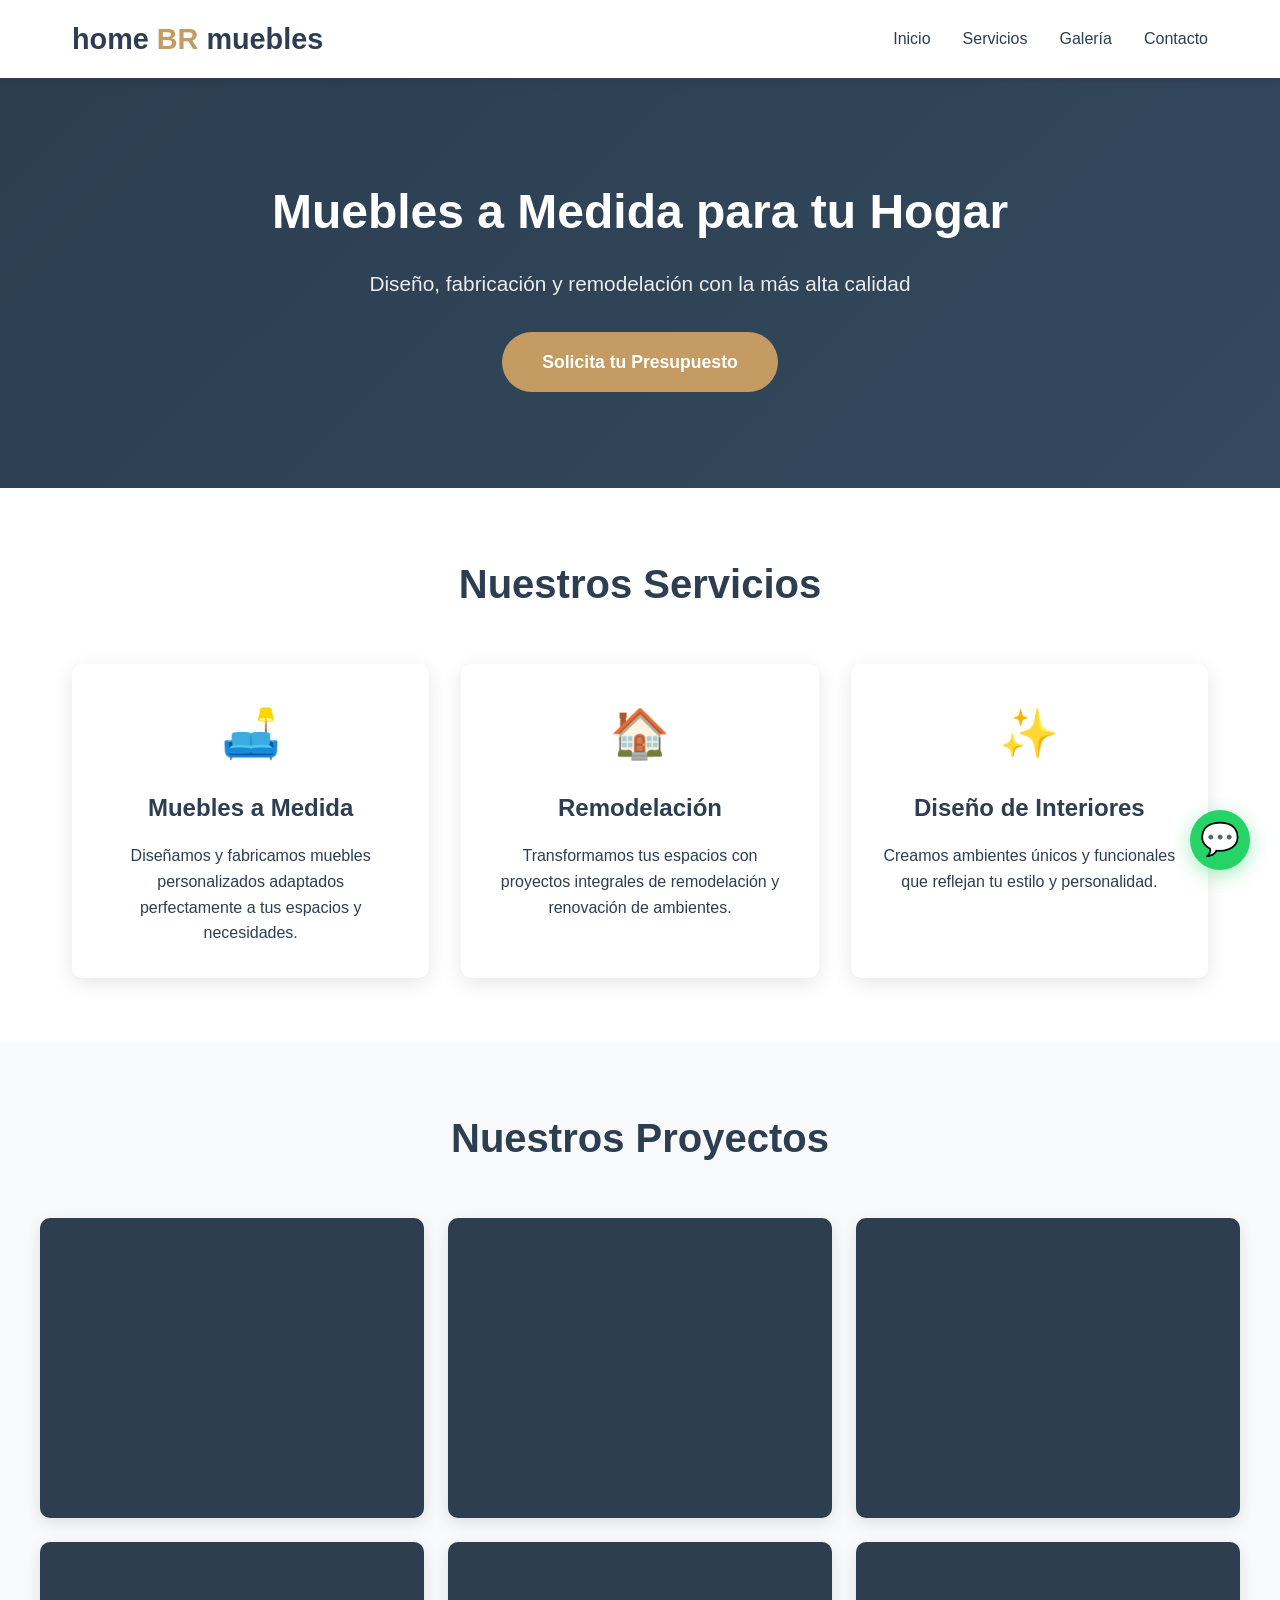
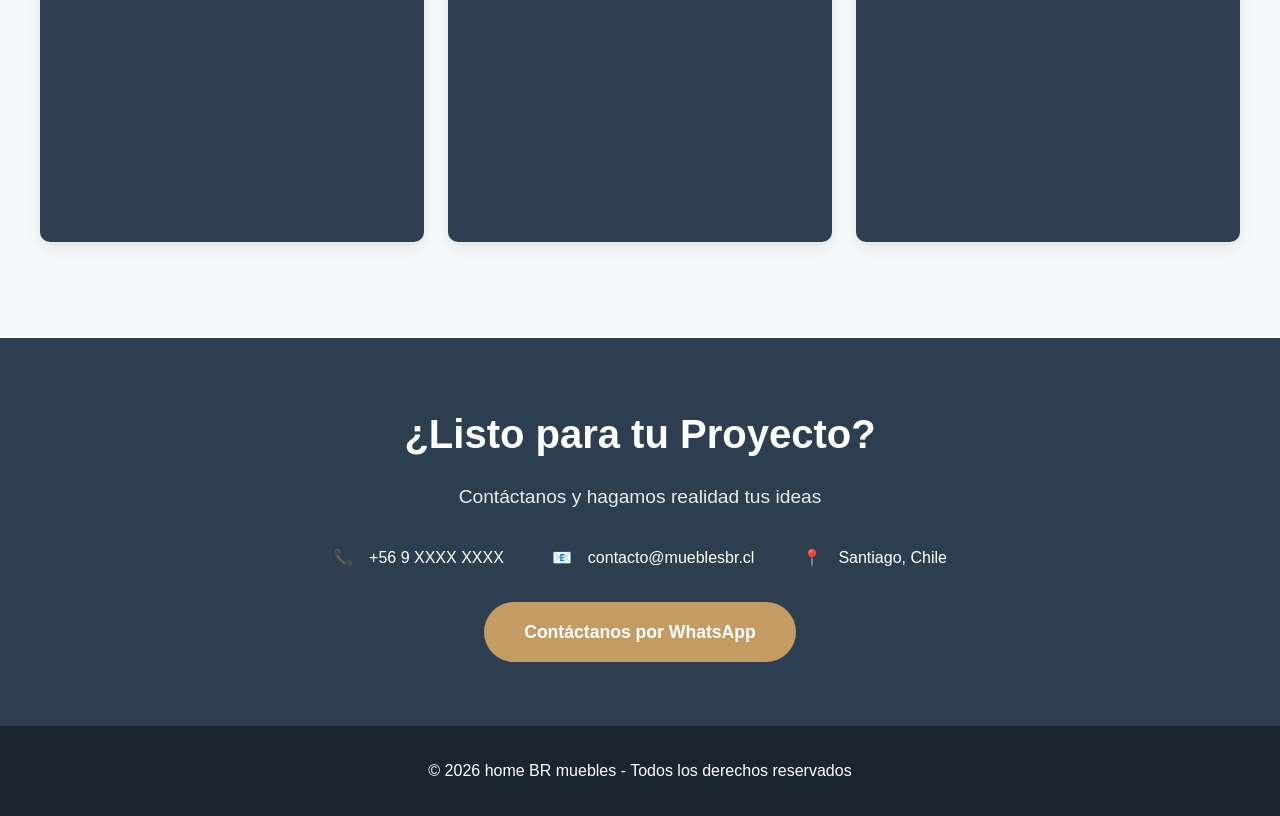
==== index.html @ 90c633d7 "Add initial HTML structure for Muebles BR website" ====
<!DOCTYPE html>
<html lang="es">
<head>
    <meta charset="UTF-8">
    <meta name="viewport" content="width=device-width, initial-scale=1.0">
    <title>Muebles BR - Muebles a Medida | Diseño y Fabricación</title>
    <meta name="description" content="Muebles BR - Fabricación de muebles a medida, remodelación y diseño de interiores. Calidad y profesionalismo en cada proyecto.">
    <style>
        * {
            margin: 0;
            padding: 0;
            box-sizing: border-box;
        }

        :root {
            --primary-color: #2c3e50;
            --secondary-color: #c49b63;
            --accent-color: #e67e22;
            --text-dark: #2c3e50;
            --text-light: #7f8c8d;
            --bg-light: #f8f9fa;
            --white: #ffffff;
        }

        body {
            font-family: 'Segoe UI', Tahoma, Geneva, Verdana, sans-serif;
            line-height: 1.6;
            color: var(--text-dark);
        }

        /* Header & Navigation */
        header {
            background: var(--white);
            box-shadow: 0 2px 10px rgba(0,0,0,0.1);
            position: sticky;
            top: 0;
            z-index: 1000;
        }

        nav {
            max-width: 1200px;
            margin: 0 auto;
            padding: 1rem 2rem;
            display: flex;
            justify-content: space-between;
            align-items: center;
        }

        .logo {
            font-size: 1.8rem;
            font-weight: bold;
            color: var(--primary-color);
        }

        .logo span {
            color: var(--secondary-color);
        }

        .nav-links {
            display: flex;
            gap: 2rem;
            list-style: none;
        }

        .nav-links a {
            text-decoration: none;
            color: var(--text-dark);
            font-weight: 500;
            transition: color 0.3s;
        }

        .nav-links a:hover {
            color: var(--secondary-color);
        }

        /* Hero Section */
        .hero {
            background: linear-gradient(135deg, var(--primary-color) 0%, #34495e 100%);
            color: var(--white);
            padding: 6rem 2rem;
            text-align: center;
        }

        .hero h1 {
            font-size: 3rem;
            margin-bottom: 1rem;
        }

        .hero p {
            font-size: 1.3rem;
            margin-bottom: 2rem;
            opacity: 0.9;
        }

        .cta-button {
            display: inline-block;
            background: var(--secondary-color);
            color: var(--white);
            padding: 1rem 2.5rem;
            text-decoration: none;
            border-radius: 50px;
            font-weight: bold;
            font-size: 1.1rem;
            transition: transform 0.3s, box-shadow 0.3s;
        }

        .cta-button:hover {
            transform: translateY(-3px);
            box-shadow: 0 10px 25px rgba(196, 155, 99, 0.3);
        }

        /* Services Section */
        .services {
            padding: 4rem 2rem;
            max-width: 1200px;
            margin: 0 auto;
        }

        .section-title {
            text-align: center;
            font-size: 2.5rem;
            margin-bottom: 3rem;
            color: var(--primary-color);
        }

        .services-grid {
            display: grid;
            grid-template-columns: repeat(auto-fit, minmax(300px, 1fr));
            gap: 2rem;
        }

        .service-card {
            background: var(--white);
            padding: 2rem;
            border-radius: 10px;
            box-shadow: 0 5px 20px rgba(0,0,0,0.1);
            text-align: center;
            transition: transform 0.3s;
        }

        .service-card:hover {
            transform: translateY(-10px);
        }

        .service-icon {
            font-size: 3rem;
            margin-bottom: 1rem;
            color: var(--secondary-color);
        }

        .service-card h3 {
            font-size: 1.5rem;
            margin-bottom: 1rem;
            color: var(--primary-color);
        }

        /* Gallery Section */
        .gallery {
            background: var(--bg-light);
            padding: 4rem 2rem;
        }

        .gallery-grid {
            max-width: 1200px;
            margin: 2rem auto;
            display: grid;
            grid-template-columns: repeat(auto-fit, minmax(300px, 1fr));
            gap: 1.5rem;
        }

        .gallery-item {
            position: relative;
            overflow: hidden;
            border-radius: 10px;
            box-shadow: 0 5px 15px rgba(0,0,0,0.1);
            height: 300px;
            background: var(--primary-color);
        }

        /* Contact Section */
        .contact {
            background: var(--primary-color);
            color: var(--white);
            padding: 4rem 2rem;
            text-align: center;
        }

        .contact h2 {
            font-size: 2.5rem;
            margin-bottom: 1rem;
        }

        .contact p {
            font-size: 1.2rem;
            margin-bottom: 2rem;
            opacity: 0.9;
        }

        .contact-info {
            display: flex;
            justify-content: center;
            gap: 3rem;
            flex-wrap: wrap;
            margin-top: 2rem;
        }

        .contact-item {
            display: flex;
            align-items: center;
            gap: 1rem;
        }

        /* WhatsApp Button */
        .whatsapp-float {
            position: fixed;
            bottom: 30px;
            right: 30px;
            width: 60px;
            height: 60px;
            background: #25D366;
            border-radius: 50%;
            display: flex;
            align-items: center;
            justify-content: center;
            box-shadow: 0 5px 20px rgba(37, 211, 102, 0.4);
            z-index: 1000;
            transition: transform 0.3s;
            text-decoration: none;
        }

        .whatsapp-float:hover {
            transform: scale(1.1);
        }

        .whatsapp-float::before {
            content: "💬";
            font-size: 2rem;
        }

        /* Footer */
        footer {
            background: #1a252f;
            color: var(--white);
            text-align: center;
            padding: 2rem;
        }

        /* Responsive */
        @media (max-width: 768px) {
            .hero h1 {
                font-size: 2rem;
            }

            .nav-links {
                gap: 1rem;
                font-size: 0.9rem;
            }

            .services-grid,
            .gallery-grid {
                grid-template-columns: 1fr;
            }

            .contact-info {
                flex-direction: column;
                gap: 1rem;
            }
        }
    </style>
</head>
<body>
    <!-- Header -->
    <header>
        <nav>
            <div class="logo">home <span>BR</span> muebles</div>
            <ul class="nav-links">
                <li><a href="#inicio">Inicio</a></li>
                <li><a href="#servicios">Servicios</a></li>
                <li><a href="#galeria">Galería</a></li>
                <li><a href="#contacto">Contacto</a></li>
            </ul>
        </nav>
    </header>

    <!-- Hero Section -->
    <section class="hero" id="inicio">
        <h1>Muebles a Medida para tu Hogar</h1>
        <p>Diseño, fabricación y remodelación con la más alta calidad</p>
        <a href="#contacto" class="cta-button">Solicita tu Presupuesto</a>
    </section>

    <!-- Services Section -->
    <section class="services" id="servicios">
        <h2 class="section-title">Nuestros Servicios</h2>
        <div class="services-grid">
            <div class="service-card">
                <div class="service-icon">🛋️</div>
                <h3>Muebles a Medida</h3>
                <p>Diseñamos y fabricamos muebles personalizados adaptados perfectamente a tus espacios y necesidades.</p>
            </div>
            <div class="service-card">
                <div class="service-icon">🏠</div>
                <h3>Remodelación</h3>
                <p>Transformamos tus espacios con proyectos integrales de remodelación y renovación de ambientes.</p>
            </div>
            <div class="service-card">
                <div class="service-icon">✨</div>
                <h3>Diseño de Interiores</h3>
                <p>Creamos ambientes únicos y funcionales que reflejan tu estilo y personalidad.</p>
            </div>
        </div>
    </section>

    <!-- Gallery Section -->
    <section class="gallery" id="galeria">
        <h2 class="section-title">Nuestros Proyectos</h2>
        <div class="gallery-grid">
            <div class="gallery-item">
                <!-- Placeholder para imágenes -->
            </div>
            <div class="gallery-item">
                <!-- Placeholder para imágenes -->
            </div>
            <div class="gallery-item">
                <!-- Placeholder para imágenes -->
            </div>
            <div class="gallery-item">
                <!-- Placeholder para imágenes -->
            </div>
            <div class="gallery-item">
                <!-- Placeholder para imágenes -->
            </div>
            <div class="gallery-item">
                <!-- Placeholder para imágenes -->
            </div>
        </div>
    </section>

    <!-- Contact Section -->
    <section class="contact" id="contacto">
        <h2>¿Listo para tu Proyecto?</h2>
        <p>Contáctanos y hagamos realidad tus ideas</p>
        <div class="contact-info">
            <div class="contact-item">
                <span>📞</span>
                <span>+56 9 XXXX XXXX</span>
            </div>
            <div class="contact-item">
                <span>📧</span>
                <span>contacto@mueblesbr.cl</span>
            </div>
            <div class="contact-item">
                <span>📍</span>
                <span>Santiago, Chile</span>
            </div>
        </div>
        <a href="#" class="cta-button" style="margin-top: 2rem;">Contáctanos por WhatsApp</a>
    </section>

    <!-- Footer -->
    <footer>
        <p>&copy; 2026 home BR muebles - Todos los derechos reservados</p>
    </footer>

    <!-- WhatsApp Float Button -->
    <a href="https://wa.me/56XXXXXXXXX" class="whatsapp-float" target="_blank" title="Contáctanos por WhatsApp"></a>

</body>
</html>
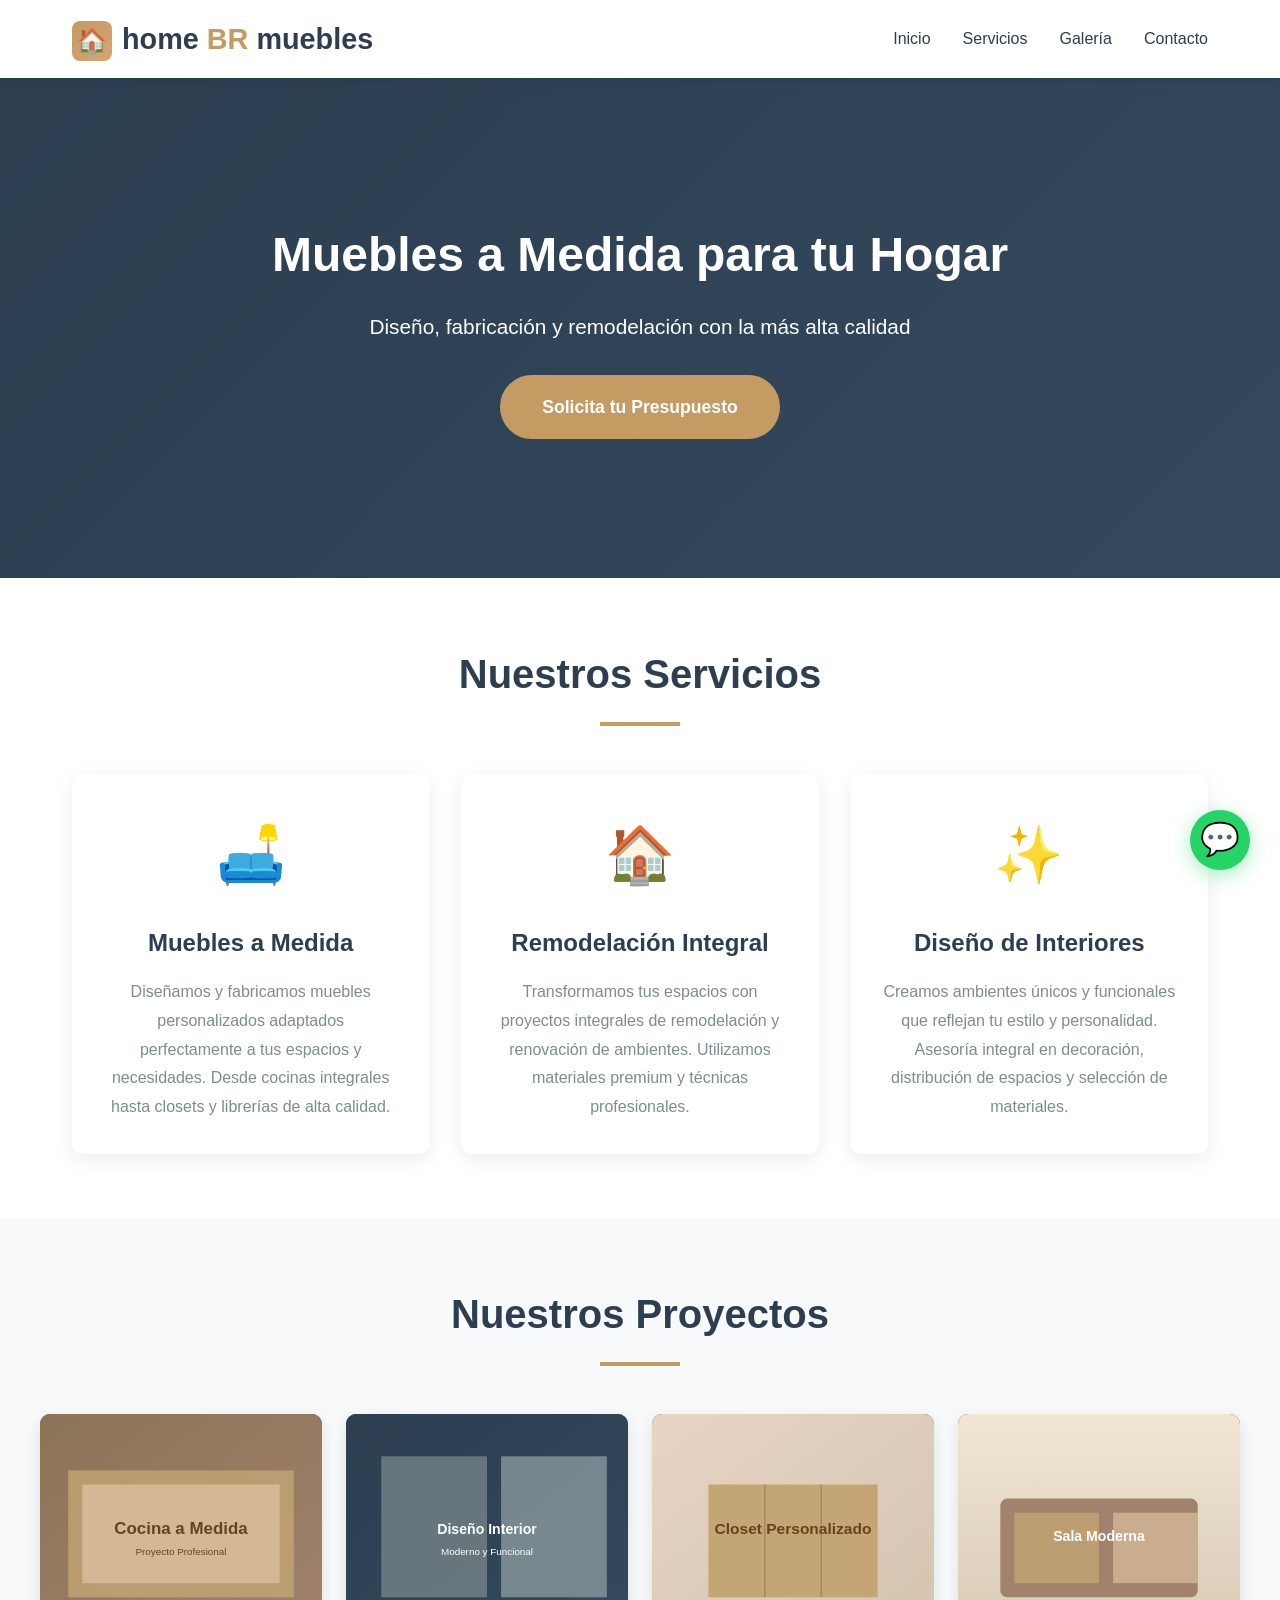
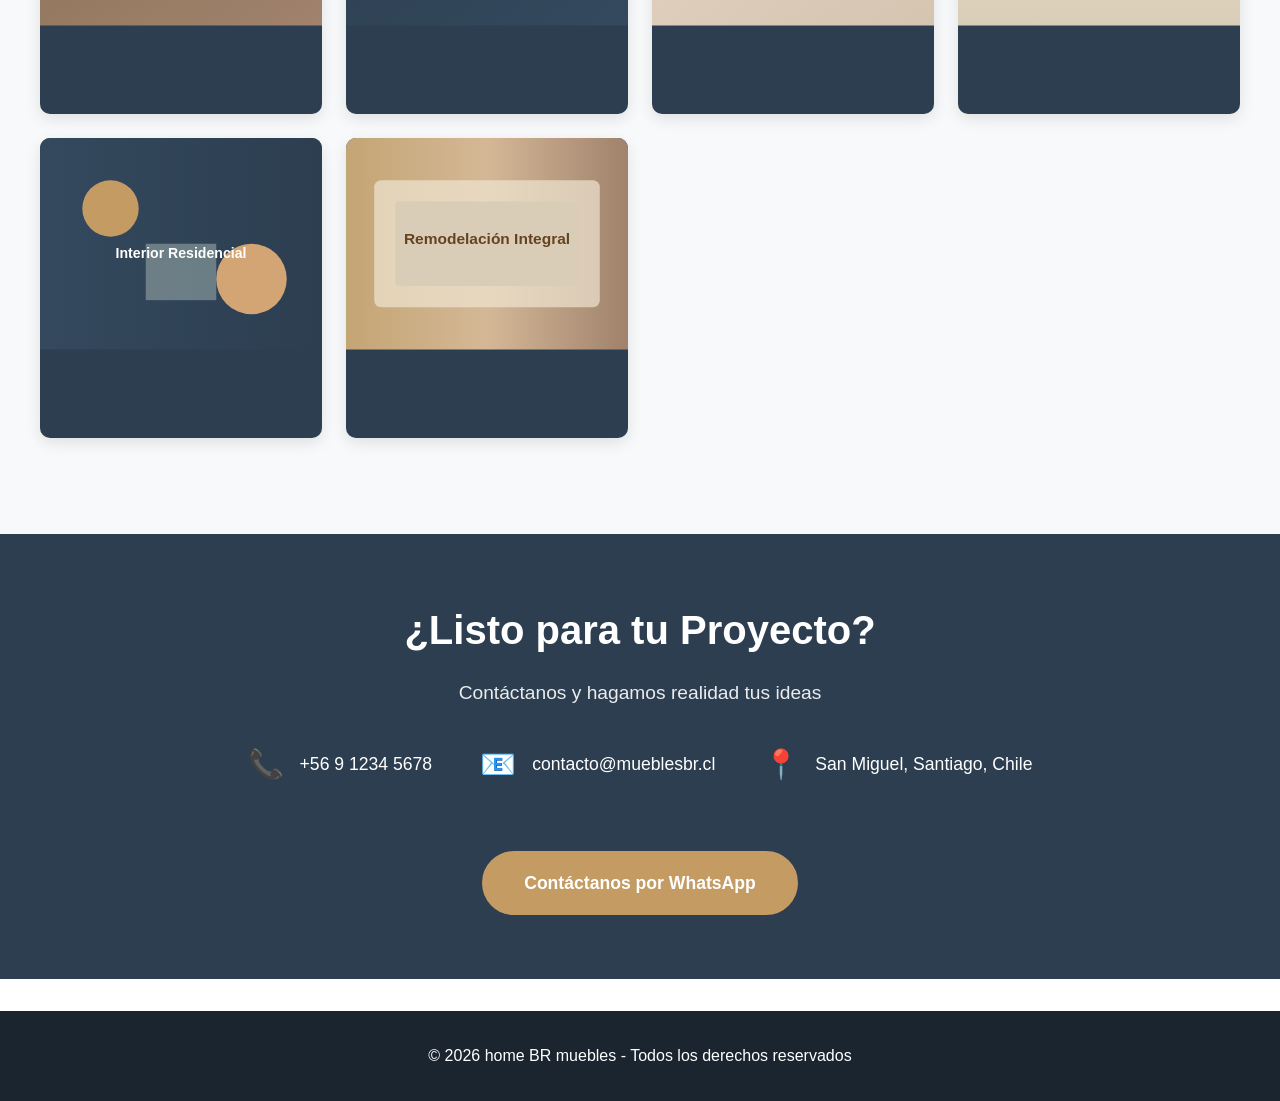
==== commit 960791fb: "Complete redesign with SVG images, logo, and all animations Updated the HTML structure and content, " ====
--- a/index.html
+++ b/index.html
@@ -1,369 +1,202 @@
 <!DOCTYPE html>
 <html lang="es">
 <head>
-    <meta charset="UTF-8">
-    <meta name="viewport" content="width=device-width, initial-scale=1.0">
-    <title>Muebles BR - Muebles a Medida | Diseño y Fabricación</title>
-    <meta name="description" content="Muebles BR - Fabricación de muebles a medida, remodelación y diseño de interiores. Calidad y profesionalismo en cada proyecto.">
-    <style>
-        * {
-            margin: 0;
-            padding: 0;
-            box-sizing: border-box;
-        }
-
-        :root {
-            --primary-color: #2c3e50;
-            --secondary-color: #c49b63;
-            --accent-color: #e67e22;
-            --text-dark: #2c3e50;
-            --text-light: #7f8c8d;
-            --bg-light: #f8f9fa;
-            --white: #ffffff;
-        }
-
-        body {
-            font-family: 'Segoe UI', Tahoma, Geneva, Verdana, sans-serif;
-            line-height: 1.6;
-            color: var(--text-dark);
-        }
-
-        /* Header & Navigation */
-        header {
-            background: var(--white);
-            box-shadow: 0 2px 10px rgba(0,0,0,0.1);
-            position: sticky;
-            top: 0;
-            z-index: 1000;
-        }
-
-        nav {
-            max-width: 1200px;
-            margin: 0 auto;
-            padding: 1rem 2rem;
-            display: flex;
-            justify-content: space-between;
-            align-items: center;
-        }
-
-        .logo {
-            font-size: 1.8rem;
-            font-weight: bold;
-            color: var(--primary-color);
-        }
-
-        .logo span {
-            color: var(--secondary-color);
-        }
-
-        .nav-links {
-            display: flex;
-            gap: 2rem;
-            list-style: none;
-        }
-
-        .nav-links a {
-            text-decoration: none;
-            color: var(--text-dark);
-            font-weight: 500;
-            transition: color 0.3s;
-        }
-
-        .nav-links a:hover {
-            color: var(--secondary-color);
-        }
-
-        /* Hero Section */
-        .hero {
-            background: linear-gradient(135deg, var(--primary-color) 0%, #34495e 100%);
-            color: var(--white);
-            padding: 6rem 2rem;
-            text-align: center;
-        }
-
-        .hero h1 {
-            font-size: 3rem;
-            margin-bottom: 1rem;
-        }
-
-        .hero p {
-            font-size: 1.3rem;
-            margin-bottom: 2rem;
-            opacity: 0.9;
-        }
-
-        .cta-button {
-            display: inline-block;
-            background: var(--secondary-color);
-            color: var(--white);
-            padding: 1rem 2.5rem;
-            text-decoration: none;
-            border-radius: 50px;
-            font-weight: bold;
-            font-size: 1.1rem;
-            transition: transform 0.3s, box-shadow 0.3s;
-        }
-
-        .cta-button:hover {
-            transform: translateY(-3px);
-            box-shadow: 0 10px 25px rgba(196, 155, 99, 0.3);
-        }
-
-        /* Services Section */
-        .services {
-            padding: 4rem 2rem;
-            max-width: 1200px;
-            margin: 0 auto;
-        }
-
-        .section-title {
-            text-align: center;
-            font-size: 2.5rem;
-            margin-bottom: 3rem;
-            color: var(--primary-color);
-        }
-
-        .services-grid {
-            display: grid;
-            grid-template-columns: repeat(auto-fit, minmax(300px, 1fr));
-            gap: 2rem;
-        }
-
-        .service-card {
-            background: var(--white);
-            padding: 2rem;
-            border-radius: 10px;
-            box-shadow: 0 5px 20px rgba(0,0,0,0.1);
-            text-align: center;
-            transition: transform 0.3s;
-        }
-
-        .service-card:hover {
-            transform: translateY(-10px);
-        }
-
-        .service-icon {
-            font-size: 3rem;
-            margin-bottom: 1rem;
-            color: var(--secondary-color);
-        }
-
-        .service-card h3 {
-            font-size: 1.5rem;
-            margin-bottom: 1rem;
-            color: var(--primary-color);
-        }
-
-        /* Gallery Section */
-        .gallery {
-            background: var(--bg-light);
-            padding: 4rem 2rem;
-        }
-
-        .gallery-grid {
-            max-width: 1200px;
-            margin: 2rem auto;
-            display: grid;
-            grid-template-columns: repeat(auto-fit, minmax(300px, 1fr));
-            gap: 1.5rem;
-        }
-
-        .gallery-item {
-            position: relative;
-            overflow: hidden;
-            border-radius: 10px;
-            box-shadow: 0 5px 15px rgba(0,0,0,0.1);
-            height: 300px;
-            background: var(--primary-color);
-        }
-
-        /* Contact Section */
-        .contact {
-            background: var(--primary-color);
-            color: var(--white);
-            padding: 4rem 2rem;
-            text-align: center;
-        }
-
-        .contact h2 {
-            font-size: 2.5rem;
-            margin-bottom: 1rem;
-        }
-
-        .contact p {
-            font-size: 1.2rem;
-            margin-bottom: 2rem;
-            opacity: 0.9;
-        }
-
-        .contact-info {
-            display: flex;
-            justify-content: center;
-            gap: 3rem;
-            flex-wrap: wrap;
-            margin-top: 2rem;
-        }
-
-        .contact-item {
-            display: flex;
-            align-items: center;
-            gap: 1rem;
-        }
-
-        /* WhatsApp Button */
-        .whatsapp-float {
-            position: fixed;
-            bottom: 30px;
-            right: 30px;
-            width: 60px;
-            height: 60px;
-            background: #25D366;
-            border-radius: 50%;
-            display: flex;
-            align-items: center;
-            justify-content: center;
-            box-shadow: 0 5px 20px rgba(37, 211, 102, 0.4);
-            z-index: 1000;
-            transition: transform 0.3s;
-            text-decoration: none;
-        }
-
-        .whatsapp-float:hover {
-            transform: scale(1.1);
-        }
-
-        .whatsapp-float::before {
-            content: "💬";
-            font-size: 2rem;
-        }
-
-        /* Footer */
-        footer {
-            background: #1a252f;
-            color: var(--white);
-            text-align: center;
-            padding: 2rem;
-        }
-
-        /* Responsive */
-        @media (max-width: 768px) {
-            .hero h1 {
-                font-size: 2rem;
-            }
-
-            .nav-links {
-                gap: 1rem;
-                font-size: 0.9rem;
-            }
-
-            .services-grid,
-            .gallery-grid {
-                grid-template-columns: 1fr;
-            }
-
-            .contact-info {
-                flex-direction: column;
-                gap: 1rem;
-            }
-        }
-    </style>
+  <meta charset="UTF-8">
+  <meta name="viewport" content="width=device-width, initial-scale=1.0">
+  <title>Muebles BR - Muebles a Medida | Diseño y Fabricación</title>
+  <meta name="description" content="Muebles BR - Fabricación de muebles a medida, remodelación integral y diseño de interiores profesional en Santiago, Chile.">
+  <link rel="stylesheet" href="./assets/css/styles.css">
+  <style>
+    .logo-icon {
+      display: inline-block;
+      width: 40px;
+      height: 40px;
+      background: linear-gradient(135deg, #c49b63, #d4a574);
+      border-radius: 8px;
+      margin-right: 10px;
+      vertical-align: middle;
+      font-weight: bold;
+      text-align: center;
+      line-height: 40px;
+      color: white;
+      font-size: 24px;
+    }
+    .gallery-item img {
+      display: block;
+      width: 100%;
+      height: 100%;
+    }
+  </style>
 </head>
 <body>
-    <!-- Header -->
-    <header>
-        <nav>
-            <div class="logo">home <span>BR</span> muebles</div>
-            <ul class="nav-links">
-                <li><a href="#inicio">Inicio</a></li>
-                <li><a href="#servicios">Servicios</a></li>
-                <li><a href="#galeria">Galería</a></li>
-                <li><a href="#contacto">Contacto</a></li>
-            </ul>
-        </nav>
-    </header>
-
-    <!-- Hero Section -->
-    <section class="hero" id="inicio">
-        <h1>Muebles a Medida para tu Hogar</h1>
-        <p>Diseño, fabricación y remodelación con la más alta calidad</p>
-        <a href="#contacto" class="cta-button">Solicita tu Presupuesto</a>
-    </section>
-
-    <!-- Services Section -->
-    <section class="services" id="servicios">
-        <h2 class="section-title">Nuestros Servicios</h2>
-        <div class="services-grid">
-            <div class="service-card">
-                <div class="service-icon">🛋️</div>
-                <h3>Muebles a Medida</h3>
-                <p>Diseñamos y fabricamos muebles personalizados adaptados perfectamente a tus espacios y necesidades.</p>
-            </div>
-            <div class="service-card">
-                <div class="service-icon">🏠</div>
-                <h3>Remodelación</h3>
-                <p>Transformamos tus espacios con proyectos integrales de remodelación y renovación de ambientes.</p>
-            </div>
-            <div class="service-card">
-                <div class="service-icon">✨</div>
-                <h3>Diseño de Interiores</h3>
-                <p>Creamos ambientes únicos y funcionales que reflejan tu estilo y personalidad.</p>
-            </div>
-        </div>
-    </section>
-
-    <!-- Gallery Section -->
-    <section class="gallery" id="galeria">
-        <h2 class="section-title">Nuestros Proyectos</h2>
-        <div class="gallery-grid">
-            <div class="gallery-item">
-                <!-- Placeholder para imágenes -->
-            </div>
-            <div class="gallery-item">
-                <!-- Placeholder para imágenes -->
-            </div>
-            <div class="gallery-item">
-                <!-- Placeholder para imágenes -->
-            </div>
-            <div class="gallery-item">
-                <!-- Placeholder para imágenes -->
-            </div>
-            <div class="gallery-item">
-                <!-- Placeholder para imágenes -->
-            </div>
-            <div class="gallery-item">
-                <!-- Placeholder para imágenes -->
-            </div>
-        </div>
-    </section>
-
-    <!-- Contact Section -->
-    <section class="contact" id="contacto">
-        <h2>¿Listo para tu Proyecto?</h2>
-        <p>Contáctanos y hagamos realidad tus ideas</p>
-        <div class="contact-info">
-            <div class="contact-item">
-                <span>📞</span>
-                <span>+56 9 XXXX XXXX</span>
-            </div>
-            <div class="contact-item">
-                <span>📧</span>
-                <span>contacto@mueblesbr.cl</span>
-            </div>
-            <div class="contact-item">
-                <span>📍</span>
-                <span>Santiago, Chile</span>
-            </div>
-        </div>
-        <a href="#" class="cta-button" style="margin-top: 2rem;">Contáctanos por WhatsApp</a>
-    </section>
-
-    <!-- Footer -->
-    <footer>
-        <p>&copy; 2026 home BR muebles - Todos los derechos reservados</p>
-    </footer>
-
-    <!-- WhatsApp Float Button -->
-    <a href="https://wa.me/56XXXXXXXXX" class="whatsapp-float" target="_blank" title="Contáctanos por WhatsApp"></a>
-
+  <!-- HEADER -->
+  <header>
+    <nav>
+      <a href="#inicio" class="logo"><div class="logo-icon">🏠</div>home <span>BR</span> muebles</a>
+      <ul class="nav-links">
+        <li><a href="#inicio">Inicio</a></li>
+        <li><a href="#servicios">Servicios</a></li>
+        <li><a href="#galeria">Galería</a></li>
+        <li><a href="#contacto">Contacto</a></li>
+      </ul>
+    </nav>
+  </header>
+
+  <!-- HERO -->
+  <section class="hero" id="inicio">
+    <h1>Muebles a Medida para tu Hogar</h1>
+    <p>Diseño, fabricación y remodelación con la más alta calidad</p>
+    <a href="#contacto" class="cta-button">Solicita tu Presupuesto</a>
+  </section>
+
+  <!-- SERVICIOS -->
+  <section class="services" id="servicios">
+    <h2 class="section-title">Nuestros Servicios</h2>
+    <div class="services-grid">
+      <div class="service-card">
+        <div class="service-icon">🛋️</div>
+        <h3>Muebles a Medida</h3>
+        <p>Diseñamos y fabricamos muebles personalizados adaptados perfectamente a tus espacios y necesidades. Desde cocinas integrales hasta closets y librerías de alta calidad.</p>
+      </div>
+      <div class="service-card">
+        <div class="service-icon">🏠</div>
+        <h3>Remodelación Integral</h3>
+        <p>Transformamos tus espacios con proyectos integrales de remodelación y renovación de ambientes. Utilizamos materiales premium y técnicas profesionales.</p>
+      </div>
+      <div class="service-card">
+        <div class="service-icon">✨</div>
+        <h3>Diseño de Interiores</h3>
+        <p>Creamos ambientes únicos y funcionales que reflejan tu estilo y personalidad. Asesoría integral en decoración, distribución de espacios y selección de materiales.</p>
+      </div>
+    </div>
+  </section>
+
+  <!-- GALERIA -->
+  <section class="gallery" id="galeria">
+    <h2 class="section-title">Nuestros Proyectos</h2>
+    <div class="gallery-grid">
+      <div class="gallery-item">
+        <svg viewBox="0 0 400 300" xmlns="http://www.w3.org/2000/svg">
+          <defs>
+            <linearGradient id="grad1" x1="0%" y1="0%" x2="100%" y2="100%">
+              <stop offset="0%" style="stop-color:#8B7355;stop-opacity:1" />
+              <stop offset="100%" style="stop-color:#A0826D;stop-opacity:1" />
+            </linearGradient>
+          </defs>
+          <rect width="400" height="300" fill="url(#grad1)"/>
+          <rect x="40" y="80" width="320" height="180" fill="#C4A574" opacity="0.8"/>
+          <rect x="60" y="100" width="280" height="140" fill="#D4B896"/>
+          <text x="200" y="170" font-size="24" font-weight="bold" text-anchor="middle" fill="#654321">Cocina a Medida</text>
+          <text x="200" y="200" font-size="14" text-anchor="middle" fill="#654321">Proyecto Profesional</text>
+        </svg>
+      </div>
+      <div class="gallery-item">
+        <svg viewBox="0 0 400 300" xmlns="http://www.w3.org/2000/svg">
+          <defs>
+            <linearGradient id="grad2" x1="0%" y1="0%" x2="100%" y2="100%">
+              <stop offset="0%" style="stop-color:#2c3e50;stop-opacity:1" />
+              <stop offset="100%" style="stop-color:#34495e;stop-opacity:1" />
+            </linearGradient>
+          </defs>
+          <rect width="400" height="300" fill="url(#grad2)"/>
+          <rect x="50" y="60" width="150" height="200" fill="#7f8c8d" opacity="0.7"/>
+          <rect x="220" y="60" width="150" height="200" fill="#95a5a6" opacity="0.7"/>
+          <text x="200" y="170" font-size="20" font-weight="bold" text-anchor="middle" fill="white">Diseño Interior</text>
+          <text x="200" y="200" font-size="14" text-anchor="middle" fill="white">Moderno y Funcional</text>
+        </svg>
+      </div>
+      <div class="gallery-item">
+        <svg viewBox="0 0 400 300" xmlns="http://www.w3.org/2000/svg">
+          <defs>
+            <linearGradient id="grad3" x1="0%" y1="0%" x2="100%" y2="100%">
+              <stop offset="0%" style="stop-color:#E8D5C4;stop-opacity:1" />
+              <stop offset="100%" style="stop-color:#D4C4B0;stop-opacity:1" />
+            </linearGradient>
+          </defs>
+          <rect width="400" height="300" fill="url(#grad3)"/>
+          <rect x="80" y="100" width="240" height="160" fill="#C4A574"/>
+          <line x1="160" y1="100" x2="160" y2="260" stroke="#9d8863" stroke-width="2"/>
+          <line x1="240" y1="100" x2="240" y2="260" stroke="#9d8863" stroke-width="2"/>
+          <text x="200" y="170" font-size="22" font-weight="bold" text-anchor="middle" fill="#654321">Closet Personalizado</text>
+        </svg>
+      </div>
+      <div class="gallery-item">
+        <svg viewBox="0 0 400 300" xmlns="http://www.w3.org/2000/svg">
+          <defs>
+            <linearGradient id="grad4" x1="0%" y1="0%" x2="0%" y2="100%">
+              <stop offset="0%" style="stop-color:#f0e6d2;stop-opacity:1" />
+              <stop offset="100%" style="stop-color:#d9cdb8;stop-opacity:1" />
+            </linearGradient>
+          </defs>
+          <rect width="400" height="300" fill="url(#grad4)"/>
+          <rect x="60" y="120" width="280" height="140" fill="#a0826d" rx="10"/>
+          <rect x="80" y="140" width="120" height="100" fill="#c4a574" opacity="0.8"/>
+          <rect x="220" y="140" width="120" height="100" fill="#d4b896" opacity="0.8"/>
+          <text x="200" y="180" font-size="20" font-weight="bold" text-anchor="middle" fill="#fff">Sala Moderna</text>
+        </svg>
+      </div>
+      <div class="gallery-item">
+        <svg viewBox="0 0 400 300" xmlns="http://www.w3.org/2000/svg">
+          <defs>
+            <linearGradient id="grad5" x1="0%" y1="0%" x2="100%" y2="0%">
+              <stop offset="0%" style="stop-color:#34495e;stop-opacity:1" />
+              <stop offset="100%" style="stop-color:#2c3e50;stop-opacity:1" />
+            </linearGradient>
+          </defs>
+          <rect width="400" height="300" fill="url(#grad5)"/>
+          <circle cx="100" cy="100" r="40" fill="#c49b63"/>
+          <circle cx="300" cy="200" r="50" fill="#d4a574"/>
+          <rect x="150" y="150" width="100" height="80" fill="#95a5a6" opacity="0.6"/>
+          <text x="200" y="170" font-size="20" font-weight="bold" text-anchor="middle" fill="#fff">Interior Residencial</text>
+        </svg>
+      </div>
+      <div class="gallery-item">
+        <svg viewBox="0 0 400 300" xmlns="http://www.w3.org/2000/svg">
+          <defs>
+            <linearGradient id="grad6" x1="0%" y1="50%" x2="100%" y2="50%">
+              <stop offset="0%" style="stop-color:#C4A574;stop-opacity:1" />
+              <stop offset="50%" style="stop-color:#D4B896;stop-opacity:1" />
+              <stop offset="100%" style="stop-color:#A0826D;stop-opacity:1" />
+            </linearGradient>
+          </defs>
+          <rect width="400" height="300" fill="url(#grad6)"/>
+          <rect x="40" y="60" width="320" height="180" fill="#f0e6d2" opacity="0.7" rx="10"/>
+          <rect x="70" y="90" width="260" height="120" fill="#d9cdb8" rx="5"/>
+          <text x="200" y="150" font-size="22" font-weight="bold" text-anchor="middle" fill="#654321">Remodelación Integral</text>
+        </svg>
+      </div>
+    </div>
+  </section>
+
+  <!-- CONTACTO -->
+  <section class="contact" id="contacto">
+    <h2>¿Listo para tu Proyecto?</h2>
+    <p>Contáctanos y hagamos realidad tus ideas</p>
+    <div class="contact-info">
+      <div class="contact-item">
+        <span>📞</span>
+        <span><a href="tel:+56912345678" style="color: inherit; text-decoration: none;">+56 9 1234 5678</a></span>
+      </div>
+      <div class="contact-item">
+        <span>📧</span>
+        <span><a href="mailto:contacto@mueblesbr.cl" style="color: inherit; text-decoration: none;">contacto@mueblesbr.cl</a></span>
+      </div>
+      <div class="contact-item">
+        <span>📍</span>
+        <span>San Miguel, Santiago, Chile</span>
+      </div>
+    </div>
+    <a href="https://wa.me/56912345678" class="cta-button" target="_blank" rel="noopener noreferrer" style="margin-top: 2rem;">Contáctanos por WhatsApp</a>
+  </section>
+
+  <!-- FOOTER -->
+  <footer>
+    <p>&copy; 2026 home BR muebles - Todos los derechos reservados</p>
+  </footer>
+
+  <!-- WHATSAPP BUTTON -->
+  <a href="https://wa.me/56912345678" class="whatsapp-float" target="_blank" rel="noopener noreferrer" title="Contáctanos por WhatsApp">&#128172;</a>
+
+  <script src="./assets/js/script.js"></script>
 </body>
 </html>
--- a/assets/css/styles.css
+++ b/assets/css/styles.css
@@ -0,0 +1,462 @@
+/* ============================================
+   MUEBLES BR - ESTILOS PRINCIPALES
+   ============================================ */
+
+* {
+  margin: 0;
+  padding: 0;
+  box-sizing: border-box;
+}
+
+:root {
+  --primary-color: #2c3e50;
+  --secondary-color: #c49b63;
+  --accent-color: #e67e22;
+  --text-dark: #2c3e50;
+  --text-light: #7f8c8d;
+  --bg-light: #f8f9fa;
+  --white: #ffffff;
+  --success: #27ae60;
+}
+
+body {
+  font-family: 'Segoe UI', Tahoma, Geneva, Verdana, sans-serif;
+  line-height: 1.6;
+  color: var(--text-dark);
+  background-color: var(--white);
+}
+
+/* ============================================
+   HEADER & NAVIGATION
+   ============================================ */
+
+header {
+  background: var(--white);
+  box-shadow: 0 2px 10px rgba(0,0,0,0.1);
+  position: sticky;
+  top: 0;
+  z-index: 1000;
+}
+
+nav {
+  max-width: 1200px;
+  margin: 0 auto;
+  padding: 1rem 2rem;
+  display: flex;
+  justify-content: space-between;
+  align-items: center;
+}
+
+.logo {
+  font-size: 1.8rem;
+  font-weight: bold;
+  color: var(--primary-color);
+  text-decoration: none;
+}
+
+.logo span {
+  color: var(--secondary-color);
+  font-weight: 900;
+}
+
+.nav-links {
+  display: flex;
+  gap: 2rem;
+  list-style: none;
+}
+
+.nav-links a {
+  text-decoration: none;
+  color: var(--text-dark);
+  font-weight: 500;
+  transition: color 0.3s ease;
+}
+
+.nav-links a:hover {
+  color: var(--secondary-color);
+}
+
+/* ============================================
+   HERO SECTION
+   ============================================ */
+
+.hero {
+  background: linear-gradient(135deg, var(--primary-color) 0%, #34495e 100%);
+  color: var(--white);
+  padding: 6rem 2rem;
+  text-align: center;
+  min-height: 500px;
+  display: flex;
+  flex-direction: column;
+  justify-content: center;
+  align-items: center;
+}
+
+.hero h1 {
+  font-size: 3rem;
+  margin-bottom: 1rem;
+  animation: fadeInDown 0.8s ease;
+}
+
+.hero p {
+  font-size: 1.3rem;
+  margin-bottom: 2rem;
+  opacity: 0.9;
+  animation: fadeInUp 0.8s ease 0.2s both;
+}
+
+@keyframes fadeInDown {
+  from {
+    opacity: 0;
+    transform: translateY(-30px);
+  }
+  to {
+    opacity: 1;
+    transform: translateY(0);
+  }
+}
+
+@keyframes fadeInUp {
+  from {
+    opacity: 0;
+    transform: translateY(30px);
+  }
+  to {
+    opacity: 1;
+    transform: translateY(0);
+  }
+}
+
+/* ============================================
+   CTA BUTTONS
+   ============================================ */
+
+.cta-button {
+  display: inline-block;
+  background: var(--secondary-color);
+  color: var(--white);
+  padding: 1rem 2.5rem;
+  text-decoration: none;
+  border-radius: 50px;
+  font-weight: bold;
+  font-size: 1.1rem;
+  transition: all 0.3s ease;
+  border: 2px solid var(--secondary-color);
+  cursor: pointer;
+}
+
+.cta-button:hover {
+  transform: translateY(-3px);
+  box-shadow: 0 10px 25px rgba(196, 155, 99, 0.3);
+  background: #b08a54;
+  border-color: #b08a54;
+}
+
+/* ============================================
+   SERVICES SECTION
+   ============================================ */
+
+.services {
+  padding: 4rem 2rem;
+  max-width: 1200px;
+  margin: 0 auto;
+}
+
+.section-title {
+  text-align: center;
+  font-size: 2.5rem;
+  margin-bottom: 3rem;
+  color: var(--primary-color);
+  position: relative;
+}
+
+.section-title::after {
+  content: '';
+  display: block;
+  width: 80px;
+  height: 4px;
+  background: var(--secondary-color);
+  margin: 1rem auto 0;
+}
+
+.services-grid {
+  display: grid;
+  grid-template-columns: repeat(auto-fit, minmax(300px, 1fr));
+  gap: 2rem;
+}
+
+.service-card {
+  background: var(--white);
+  padding: 2rem;
+  border-radius: 10px;
+  box-shadow: 0 5px 20px rgba(0,0,0,0.08);
+  text-align: center;
+  transition: all 0.3s ease;
+  border-top: 4px solid transparent;
+}
+
+.service-card:hover {
+  transform: translateY(-10px);
+  box-shadow: 0 15px 40px rgba(0,0,0,0.15);
+  border-top-color: var(--secondary-color);
+}
+
+.service-icon {
+  font-size: 3.5rem;
+  margin-bottom: 1.5rem;
+}
+
+.service-card h3 {
+  font-size: 1.5rem;
+  margin-bottom: 1rem;
+  color: var(--primary-color);
+}
+
+.service-card p {
+  color: var(--text-light);
+  line-height: 1.8;
+}
+
+/* ============================================
+   GALLERY SECTION
+   ============================================ */
+
+.gallery {
+  background: var(--bg-light);
+  padding: 4rem 2rem;
+}
+
+.gallery-grid {
+  max-width: 1200px;
+  margin: 2rem auto;
+  display: grid;
+  grid-template-columns: repeat(auto-fit, minmax(280px, 1fr));
+  gap: 1.5rem;
+}
+
+.gallery-item {
+  position: relative;
+  overflow: hidden;
+  border-radius: 10px;
+  box-shadow: 0 5px 15px rgba(0,0,0,0.1);
+  height: 300px;
+  background: var(--primary-color);
+}
+
+.gallery-item img {
+  width: 100%;
+  height: 100%;
+  object-fit: cover;
+  transition: transform 0.4s ease;
+}
+
+.gallery-item:hover img {
+  transform: scale(1.08);
+}
+
+/* ============================================
+   CONTACT SECTION
+   ============================================ */
+
+.contact {
+  background: var(--primary-color);
+  color: var(--white);
+  padding: 4rem 2rem;
+  text-align: center;
+}
+
+.contact h2 {
+  font-size: 2.5rem;
+  margin-bottom: 1rem;
+}
+
+.contact > p {
+  font-size: 1.2rem;
+  margin-bottom: 2rem;
+  opacity: 0.9;
+}
+
+.contact-info {
+  display: flex;
+  justify-content: center;
+  gap: 3rem;
+  flex-wrap: wrap;
+  margin: 2rem 0;
+}
+
+.contact-item {
+  display: flex;
+  align-items: center;
+  gap: 1rem;
+  font-size: 1.1rem;
+}
+
+.contact-item span:first-child {
+  font-size: 1.8rem;
+}
+
+/* ============================================
+   FORM SECTION
+   ============================================ */
+
+.form-section {
+  background: var(--bg-light);
+  padding: 3rem 2rem;
+  margin-top: 2rem;
+}
+
+.form-container {
+  max-width: 600px;
+  margin: 0 auto;
+}
+
+.form-group {
+  margin-bottom: 1.5rem;
+  text-align: left;
+}
+
+.form-group label {
+  display: block;
+  margin-bottom: 0.5rem;
+  font-weight: 600;
+  color: var(--primary-color);
+}
+
+.form-group input,
+.form-group textarea {
+  width: 100%;
+  padding: 0.8rem;
+  border: 2px solid #ddd;
+  border-radius: 5px;
+  font-family: inherit;
+  font-size: 1rem;
+  transition: border-color 0.3s ease;
+}
+
+.form-group input:focus,
+.form-group textarea:focus {
+  outline: none;
+  border-color: var(--secondary-color);
+}
+
+.form-group textarea {
+  resize: vertical;
+  min-height: 120px;
+}
+
+.form-submit {
+  width: 100%;
+  padding: 1rem;
+  background: var(--secondary-color);
+  color: var(--white);
+  border: none;
+  border-radius: 5px;
+  font-size: 1.1rem;
+  font-weight: bold;
+  cursor: pointer;
+  transition: all 0.3s ease;
+}
+
+.form-submit:hover {
+  background: #b08a54;
+  transform: translateY(-2px);
+  box-shadow: 0 5px 15px rgba(196, 155, 99, 0.3);
+}
+
+/* ============================================
+   WHATSAPP FLOAT BUTTON
+   ============================================ */
+
+.whatsapp-float {
+  position: fixed;
+  bottom: 30px;
+  right: 30px;
+  width: 60px;
+  height: 60px;
+  background: #25D366;
+  border-radius: 50%;
+  display: flex;
+  align-items: center;
+  justify-content: center;
+  box-shadow: 0 5px 20px rgba(37, 211, 102, 0.4);
+  z-index: 999;
+  transition: all 0.3s ease;
+  text-decoration: none;
+  font-size: 2rem;
+}
+
+.whatsapp-float:hover {
+  transform: scale(1.15);
+  box-shadow: 0 8px 25px rgba(37, 211, 102, 0.6);
+}
+
+/* ============================================
+   FOOTER
+   ============================================ */
+
+footer {
+  background: #1a252f;
+  color: var(--white);
+  text-align: center;
+  padding: 2rem;
+  margin-top: 2rem;
+}
+
+/* ============================================
+   RESPONSIVE DESIGN
+   ============================================ */
+
+@media (max-width: 768px) {
+  .hero h1 {
+    font-size: 2rem;
+  }
+
+  .section-title {
+    font-size: 2rem;
+  }
+
+  .nav-links {
+    gap: 1rem;
+    font-size: 0.9rem;
+  }
+
+  .services-grid,
+  .gallery-grid {
+    grid-template-columns: 1fr;
+  }
+
+  .contact-info {
+    flex-direction: column;
+    gap: 1rem;
+  }
+
+  .whatsapp-float {
+    bottom: 20px;
+    right: 20px;
+    width: 55px;
+    height: 55px;
+    font-size: 1.5rem;
+  }
+}
+
+@media (max-width: 480px) {
+  nav {
+    padding: 0.8rem 1rem;
+  }
+
+  .logo {
+    font-size: 1.3rem;
+  }
+
+  .hero {
+    padding: 3rem 1rem;
+  }
+
+  .hero h1 {
+    font-size: 1.5rem;
+  }
+
+  .services {
+    padding: 2rem 1rem;
+  }
+}
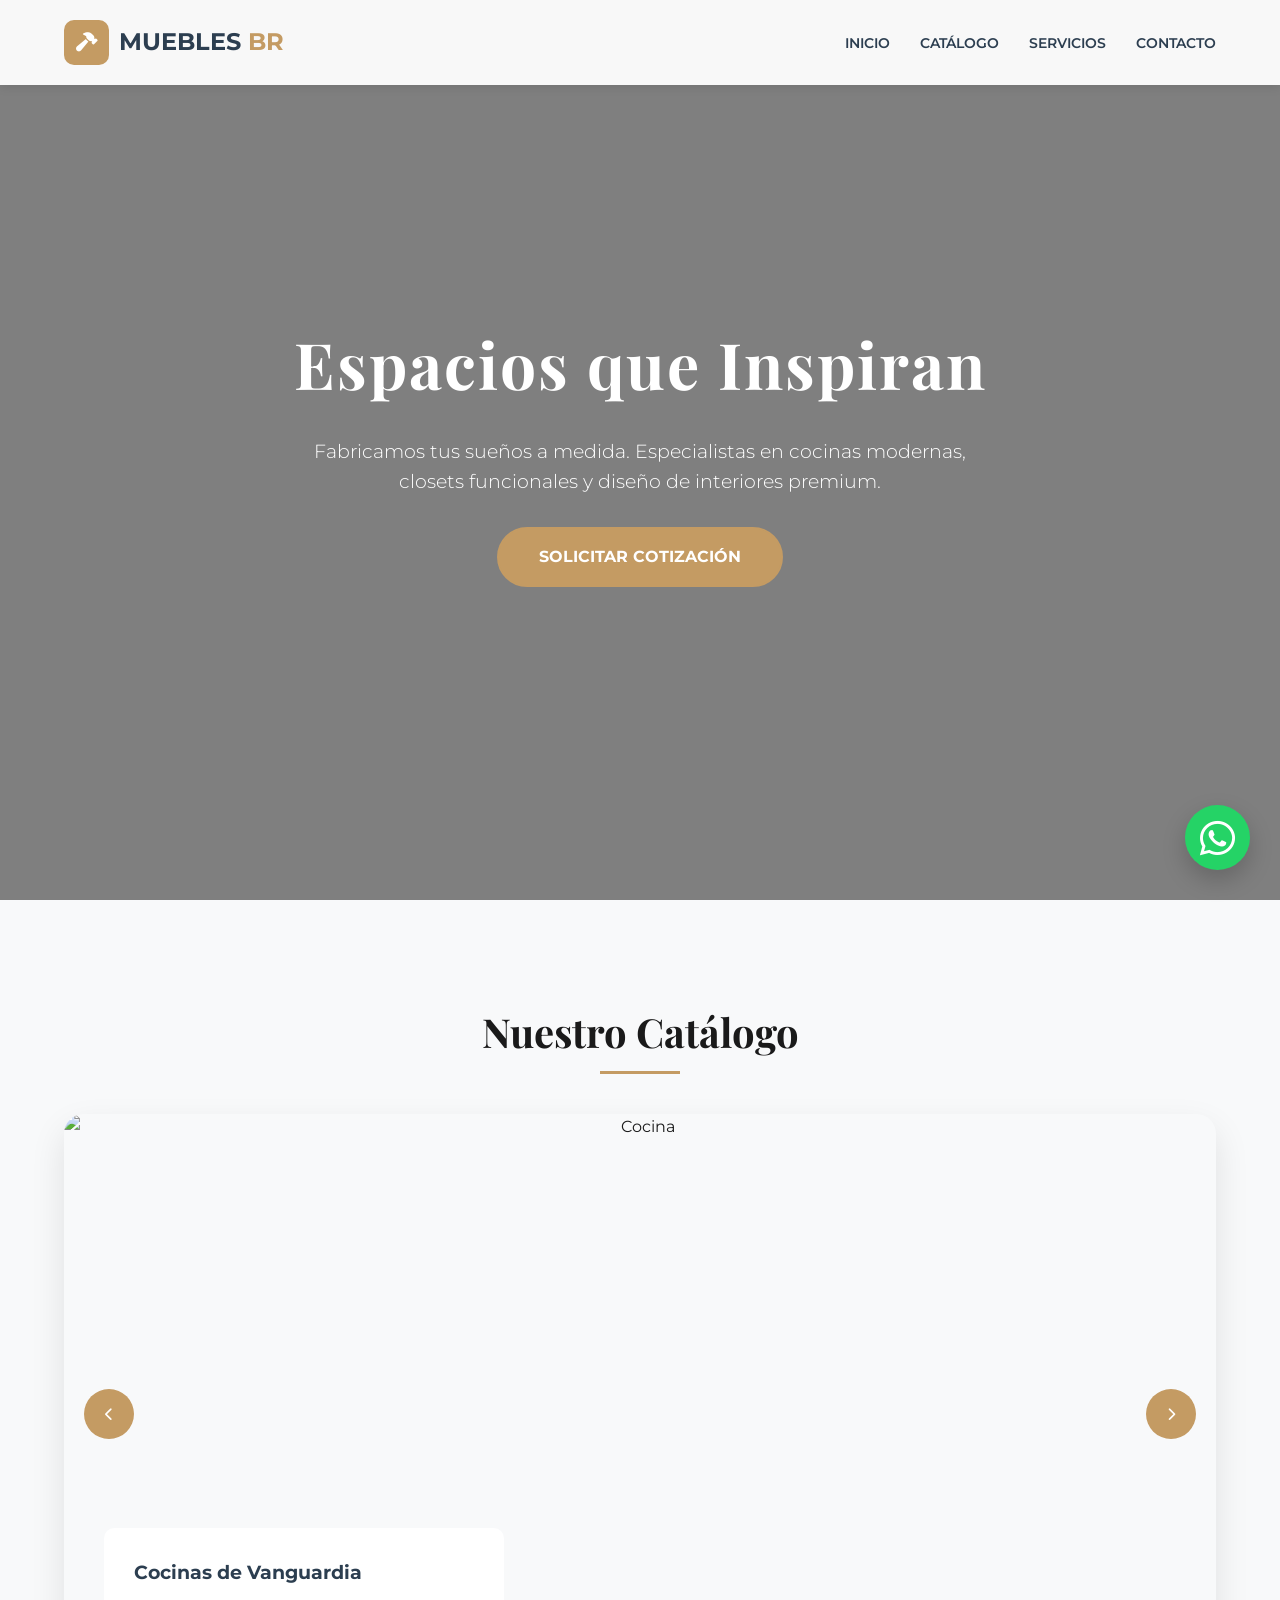
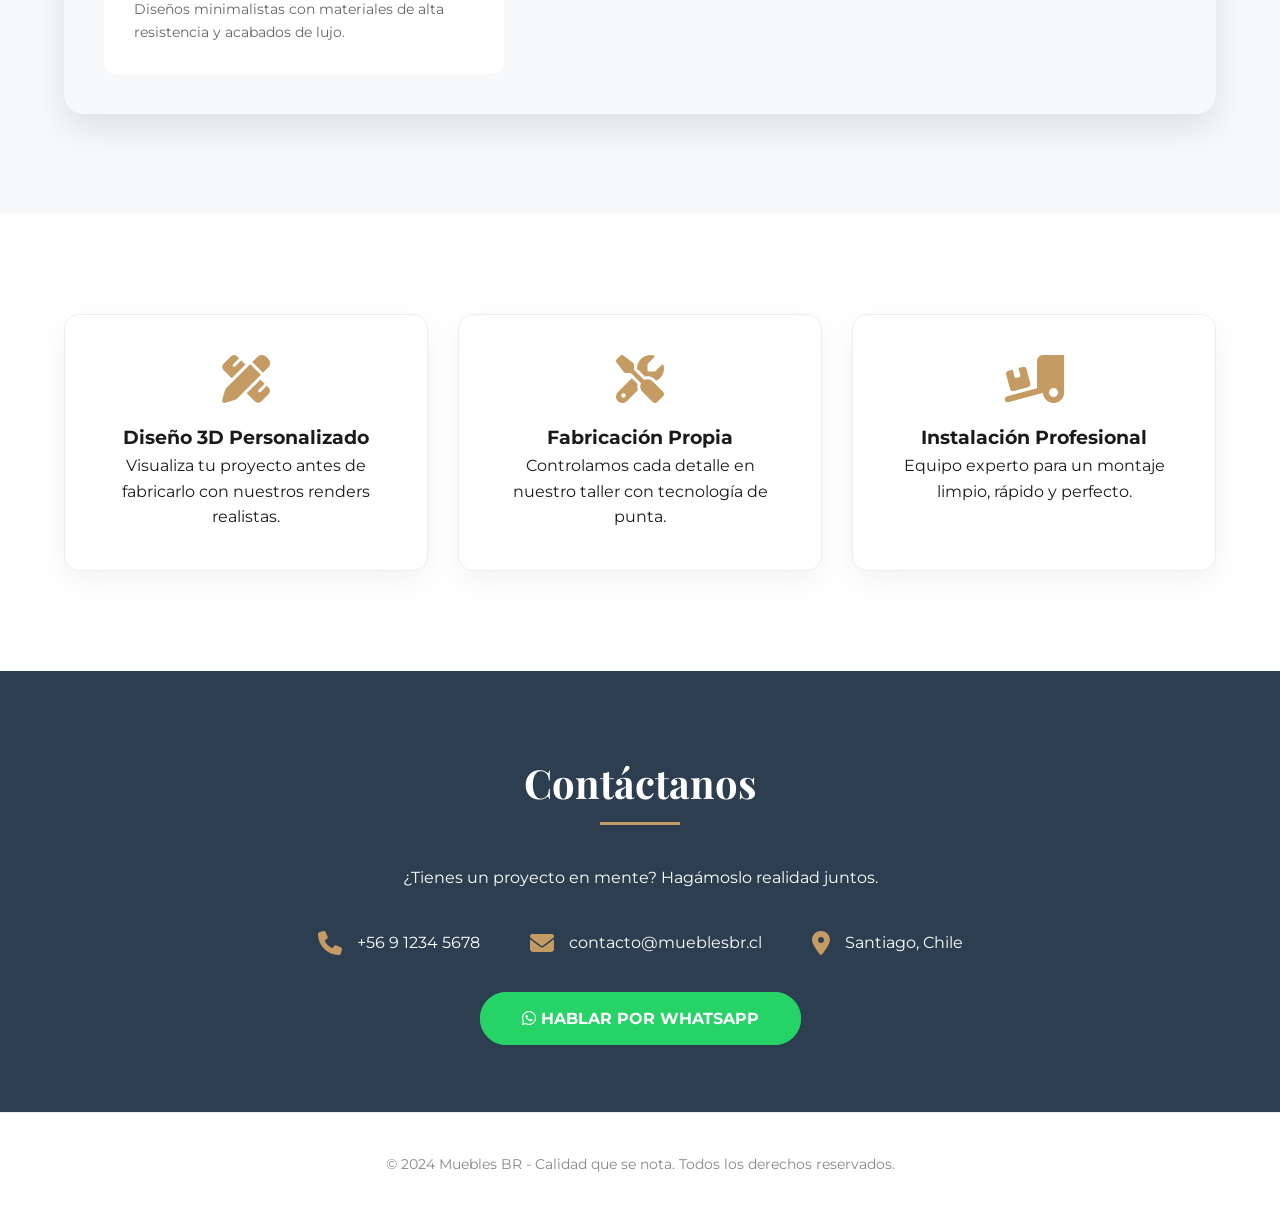
==== commit c36a2202: "Revise index.html for improved structure and content Complete professional redesign with animated ca" ====
--- a/index.html
+++ b/index.html
@@ -1,202 +1,487 @@
 <!DOCTYPE html>
 <html lang="es">
 <head>
-  <meta charset="UTF-8">
-  <meta name="viewport" content="width=device-width, initial-scale=1.0">
-  <title>Muebles BR - Muebles a Medida | Diseño y Fabricación</title>
-  <meta name="description" content="Muebles BR - Fabricación de muebles a medida, remodelación integral y diseño de interiores profesional en Santiago, Chile.">
-  <link rel="stylesheet" href="./assets/css/styles.css">
-  <style>
-    .logo-icon {
-      display: inline-block;
-      width: 40px;
-      height: 40px;
-      background: linear-gradient(135deg, #c49b63, #d4a574);
-      border-radius: 8px;
-      margin-right: 10px;
-      vertical-align: middle;
-      font-weight: bold;
-      text-align: center;
-      line-height: 40px;
-      color: white;
-      font-size: 24px;
-    }
-    .gallery-item img {
-      display: block;
-      width: 100%;
-      height: 100%;
-    }
-  </style>
+    <meta charset="UTF-8">
+    <meta name="viewport" content="width=device-width, initial-scale=1.0">
+    <title>Muebles BR | Diseño y Fabricación de Muebles a Medida</title>
+    <meta name="description" content="Especialistas en muebles de cocina, closets y remodelaciones integrales en Santiago. Calidad premium y diseño personalizado.">
+    
+    <!-- Google Fonts -->
+    <link href="https://fonts.googleapis.com/css2?family=Montserrat:wght@300;400;600;700&family=Playfair+Display:wght@700&display=swap" rel="stylesheet">
+    
+    <!-- Font Awesome for Icons -->
+    <link rel="stylesheet" href="https://cdnjs.cloudflare.com/ajax/libs/font-awesome/6.4.0/css/all.min.css">
+    
+    <!-- Animate.css -->
+    <link rel="stylesheet" href="https://cdnjs.cloudflare.com/ajax/libs/animate.css/4.1.1/animate.min.css"/>
+
+    <style>
+        :root {
+            --primary: #c49b63; /* Dorado/Madera */
+            --secondary: #2c3e50; /* Azul Oscuro */
+            --accent: #d4a574;
+            --white: #ffffff;
+            --light: #f8f9fa;
+            --dark: #1a1a1a;
+            --transition: all 0.3s ease;
+        }
+
+        * {
+            margin: 0;
+            padding: 0;
+            box-sizing: border-box;
+            font-family: 'Montserrat', sans-serif;
+        }
+
+        body {
+            background-color: var(--white);
+            color: var(--dark);
+            overflow-x: hidden;
+            line-height: 1.6;
+        }
+
+        /* --- Custom Scrollbar --- */
+        ::-webkit-scrollbar { width: 10px; }
+        ::-webkit-scrollbar-track { background: #f1f1f1; }
+        ::-webkit-scrollbar-thumb { background: var(--primary); border-radius: 5px; }
+
+        /* --- Header & Navigation --- */
+        header {
+            position: fixed;
+            top: 0;
+            width: 100%;
+            padding: 20px 5%;
+            background: rgba(255, 255, 255, 0.95);
+            display: flex;
+            justify-content: space-between;
+            align-items: center;
+            z-index: 1000;
+            box-shadow: 0 2px 10px rgba(0,0,0,0.1);
+        }
+
+        .logo {
+            display: flex;
+            align-items: center;
+            gap: 10px;
+            text-decoration: none;
+            color: var(--secondary);
+            font-size: 1.5rem;
+            font-weight: 700;
+            text-transform: uppercase;
+        }
+
+        .logo-box {
+            width: 45px;
+            height: 45px;
+            background: var(--primary);
+            border-radius: 10px;
+            display: flex;
+            align-items: center;
+            justify-content: center;
+            color: white;
+            font-size: 1.2rem;
+        }
+
+        nav ul {
+            display: flex;
+            list-style: none;
+            gap: 30px;
+        }
+
+        nav a {
+            text-decoration: none;
+            color: var(--secondary);
+            font-weight: 600;
+            font-size: 0.9rem;
+            text-transform: uppercase;
+            transition: var(--transition);
+        }
+
+        nav a:hover { color: var(--primary); }
+
+        /* --- Hero Section --- */
+        .hero {
+            height: 100vh;
+            background: linear-gradient(rgba(0,0,0,0.5), rgba(0,0,0,0.5)), 
+                        url('https://images.unsplash.com/photo-1556911223-e1520288c02b?auto=format&fit=crop&w=1920&q=80');
+            background-size: cover;
+            background-position: center;
+            display: flex;
+            flex-direction: column;
+            justify-content: center;
+            align-items: center;
+            text-align: center;
+            color: white;
+            padding: 0 20px;
+        }
+
+        .hero h1 {
+            font-family: 'Playfair Display', serif;
+            font-size: 4rem;
+            margin-bottom: 20px;
+            letter-spacing: 2px;
+        }
+
+        .hero p {
+            font-size: 1.2rem;
+            max-width: 700px;
+            margin-bottom: 30px;
+            font-weight: 300;
+        }
+
+        .btn-primary {
+            background: var(--primary);
+            color: white;
+            padding: 15px 40px;
+            text-decoration: none;
+            font-weight: 700;
+            border-radius: 50px;
+            text-transform: uppercase;
+            transition: var(--transition);
+            border: 2px solid var(--primary);
+        }
+
+        .btn-primary:hover {
+            background: transparent;
+            color: var(--primary);
+        }
+
+        /* --- Carousel Section (Catálogo) --- */
+        .catalog-section {
+            padding: 100px 5%;
+            background: var(--light);
+            text-align: center;
+        }
+
+        .section-title {
+            font-family: 'Playfair Display', serif;
+            font-size: 2.5rem;
+            margin-bottom: 50px;
+            position: relative;
+            display: inline-block;
+        }
+
+        .section-title::after {
+            content: '';
+            position: absolute;
+            bottom: -10px;
+            left: 50%;
+            transform: translateX(-50%);
+            width: 80px;
+            height: 3px;
+            background: var(--primary);
+        }
+
+        .carousel-container {
+            position: relative;
+            max-width: 1200px;
+            margin: 0 auto;
+            overflow: hidden;
+            border-radius: 20px;
+            box-shadow: 0 15px 35px rgba(0,0,0,0.1);
+        }
+
+        .carousel-track {
+            display: flex;
+            transition: transform 0.8s cubic-bezier(0.7, 0, 0.3, 1);
+        }
+
+        .carousel-slide {
+            min-width: 100%;
+            position: relative;
+        }
+
+        .carousel-slide img {
+            width: 100%;
+            height: 600px;
+            object-fit: cover;
+            display: block;
+        }
+
+        .carousel-info {
+            position: absolute;
+            bottom: 40px;
+            left: 40px;
+            background: rgba(255,255,255,0.9);
+            padding: 30px;
+            border-radius: 10px;
+            text-align: left;
+            max-width: 400px;
+        }
+
+        .carousel-info h3 { color: var(--secondary); margin-bottom: 10px; }
+        .carousel-info p { font-size: 0.9rem; color: #666; }
+
+        .carousel-btn {
+            position: absolute;
+            top: 50%;
+            transform: translateY(-50%);
+            background: var(--primary);
+            color: white;
+            border: none;
+            width: 50px;
+            height: 50px;
+            border-radius: 50%;
+            cursor: pointer;
+            z-index: 10;
+            transition: var(--transition);
+        }
+
+        .carousel-btn:hover { background: var(--secondary); }
+        .prev { left: 20px; }
+        .next { right: 20px; }
+
+        /* --- Services --- */
+        .services {
+            padding: 100px 5%;
+            display: grid;
+            grid-template-columns: repeat(auto-fit, minmax(300px, 1fr));
+            gap: 30px;
+        }
+
+        .service-card {
+            background: white;
+            padding: 40px;
+            border-radius: 15px;
+            text-align: center;
+            box-shadow: 0 10px 30px rgba(0,0,0,0.05);
+            transition: var(--transition);
+            border: 1px solid #eee;
+        }
+
+        .service-card:hover {
+            transform: translateY(-10px);
+            border-color: var(--primary);
+        }
+
+        .service-card i {
+            font-size: 3rem;
+            color: var(--primary);
+            margin-bottom: 20px;
+        }
+
+        /* --- Contact --- */
+        .contact {
+            background: var(--secondary);
+            color: white;
+            padding: 80px 5%;
+            text-align: center;
+        }
+
+        .contact-info {
+            display: flex;
+            justify-content: center;
+            gap: 50px;
+            margin-top: 40px;
+            flex-wrap: wrap;
+        }
+
+        .info-item { display: flex; align-items: center; gap: 15px; }
+        .info-item i { color: var(--primary); font-size: 1.5rem; }
+
+        .whatsapp-float {
+            position: fixed;
+            bottom: 30px;
+            right: 30px;
+            background: #25d366;
+            color: white;
+            width: 65px;
+            height: 65px;
+            border-radius: 50%;
+            display: flex;
+            align-items: center;
+            justify-content: center;
+            font-size: 2.5rem;
+            box-shadow: 0 10px 25px rgba(0,0,0,0.2);
+            z-index: 1000;
+            transition: var(--transition);
+            text-decoration: none;
+        }
+
+        .whatsapp-float:hover { transform: scale(1.1); }
+
+        footer {
+            padding: 40px 5%;
+            text-align: center;
+            border-top: 1px solid #eee;
+            font-size: 0.9rem;
+            color: #888;
+        }
+
+        /* --- Animations --- */
+        .reveal {
+            opacity: 0;
+            transform: translateY(30px);
+            transition: 1s all ease;
+        }
+
+        .reveal.active {
+            opacity: 1;
+            transform: translateY(0);
+        }
+
+        @media (max-width: 768px) {
+            .hero h1 { font-size: 2.5rem; }
+            header { padding: 15px 5%; }
+            nav { display: none; }
+            .carousel-slide img { height: 400px; }
+            .carousel-info { display: none; }
+        }
+    </style>
 </head>
 <body>
-  <!-- HEADER -->
-  <header>
-    <nav>
-      <a href="#inicio" class="logo"><div class="logo-icon">🏠</div>home <span>BR</span> muebles</a>
-      <ul class="nav-links">
-        <li><a href="#inicio">Inicio</a></li>
-        <li><a href="#servicios">Servicios</a></li>
-        <li><a href="#galeria">Galería</a></li>
-        <li><a href="#contacto">Contacto</a></li>
-      </ul>
-    </nav>
-  </header>
-
-  <!-- HERO -->
-  <section class="hero" id="inicio">
-    <h1>Muebles a Medida para tu Hogar</h1>
-    <p>Diseño, fabricación y remodelación con la más alta calidad</p>
-    <a href="#contacto" class="cta-button">Solicita tu Presupuesto</a>
-  </section>
-
-  <!-- SERVICIOS -->
-  <section class="services" id="servicios">
-    <h2 class="section-title">Nuestros Servicios</h2>
-    <div class="services-grid">
-      <div class="service-card">
-        <div class="service-icon">🛋️</div>
-        <h3>Muebles a Medida</h3>
-        <p>Diseñamos y fabricamos muebles personalizados adaptados perfectamente a tus espacios y necesidades. Desde cocinas integrales hasta closets y librerías de alta calidad.</p>
-      </div>
-      <div class="service-card">
-        <div class="service-icon">🏠</div>
-        <h3>Remodelación Integral</h3>
-        <p>Transformamos tus espacios con proyectos integrales de remodelación y renovación de ambientes. Utilizamos materiales premium y técnicas profesionales.</p>
-      </div>
-      <div class="service-card">
-        <div class="service-icon">✨</div>
-        <h3>Diseño de Interiores</h3>
-        <p>Creamos ambientes únicos y funcionales que reflejan tu estilo y personalidad. Asesoría integral en decoración, distribución de espacios y selección de materiales.</p>
-      </div>
-    </div>
-  </section>
-
-  <!-- GALERIA -->
-  <section class="gallery" id="galeria">
-    <h2 class="section-title">Nuestros Proyectos</h2>
-    <div class="gallery-grid">
-      <div class="gallery-item">
-        <svg viewBox="0 0 400 300" xmlns="http://www.w3.org/2000/svg">
-          <defs>
-            <linearGradient id="grad1" x1="0%" y1="0%" x2="100%" y2="100%">
-              <stop offset="0%" style="stop-color:#8B7355;stop-opacity:1" />
-              <stop offset="100%" style="stop-color:#A0826D;stop-opacity:1" />
-            </linearGradient>
-          </defs>
-          <rect width="400" height="300" fill="url(#grad1)"/>
-          <rect x="40" y="80" width="320" height="180" fill="#C4A574" opacity="0.8"/>
-          <rect x="60" y="100" width="280" height="140" fill="#D4B896"/>
-          <text x="200" y="170" font-size="24" font-weight="bold" text-anchor="middle" fill="#654321">Cocina a Medida</text>
-          <text x="200" y="200" font-size="14" text-anchor="middle" fill="#654321">Proyecto Profesional</text>
-        </svg>
-      </div>
-      <div class="gallery-item">
-        <svg viewBox="0 0 400 300" xmlns="http://www.w3.org/2000/svg">
-          <defs>
-            <linearGradient id="grad2" x1="0%" y1="0%" x2="100%" y2="100%">
-              <stop offset="0%" style="stop-color:#2c3e50;stop-opacity:1" />
-              <stop offset="100%" style="stop-color:#34495e;stop-opacity:1" />
-            </linearGradient>
-          </defs>
-          <rect width="400" height="300" fill="url(#grad2)"/>
-          <rect x="50" y="60" width="150" height="200" fill="#7f8c8d" opacity="0.7"/>
-          <rect x="220" y="60" width="150" height="200" fill="#95a5a6" opacity="0.7"/>
-          <text x="200" y="170" font-size="20" font-weight="bold" text-anchor="middle" fill="white">Diseño Interior</text>
-          <text x="200" y="200" font-size="14" text-anchor="middle" fill="white">Moderno y Funcional</text>
-        </svg>
-      </div>
-      <div class="gallery-item">
-        <svg viewBox="0 0 400 300" xmlns="http://www.w3.org/2000/svg">
-          <defs>
-            <linearGradient id="grad3" x1="0%" y1="0%" x2="100%" y2="100%">
-              <stop offset="0%" style="stop-color:#E8D5C4;stop-opacity:1" />
-              <stop offset="100%" style="stop-color:#D4C4B0;stop-opacity:1" />
-            </linearGradient>
-          </defs>
-          <rect width="400" height="300" fill="url(#grad3)"/>
-          <rect x="80" y="100" width="240" height="160" fill="#C4A574"/>
-          <line x1="160" y1="100" x2="160" y2="260" stroke="#9d8863" stroke-width="2"/>
-          <line x1="240" y1="100" x2="240" y2="260" stroke="#9d8863" stroke-width="2"/>
-          <text x="200" y="170" font-size="22" font-weight="bold" text-anchor="middle" fill="#654321">Closet Personalizado</text>
-        </svg>
-      </div>
-      <div class="gallery-item">
-        <svg viewBox="0 0 400 300" xmlns="http://www.w3.org/2000/svg">
-          <defs>
-            <linearGradient id="grad4" x1="0%" y1="0%" x2="0%" y2="100%">
-              <stop offset="0%" style="stop-color:#f0e6d2;stop-opacity:1" />
-              <stop offset="100%" style="stop-color:#d9cdb8;stop-opacity:1" />
-            </linearGradient>
-          </defs>
-          <rect width="400" height="300" fill="url(#grad4)"/>
-          <rect x="60" y="120" width="280" height="140" fill="#a0826d" rx="10"/>
-          <rect x="80" y="140" width="120" height="100" fill="#c4a574" opacity="0.8"/>
-          <rect x="220" y="140" width="120" height="100" fill="#d4b896" opacity="0.8"/>
-          <text x="200" y="180" font-size="20" font-weight="bold" text-anchor="middle" fill="#fff">Sala Moderna</text>
-        </svg>
-      </div>
-      <div class="gallery-item">
-        <svg viewBox="0 0 400 300" xmlns="http://www.w3.org/2000/svg">
-          <defs>
-            <linearGradient id="grad5" x1="0%" y1="0%" x2="100%" y2="0%">
-              <stop offset="0%" style="stop-color:#34495e;stop-opacity:1" />
-              <stop offset="100%" style="stop-color:#2c3e50;stop-opacity:1" />
-            </linearGradient>
-          </defs>
-          <rect width="400" height="300" fill="url(#grad5)"/>
-          <circle cx="100" cy="100" r="40" fill="#c49b63"/>
-          <circle cx="300" cy="200" r="50" fill="#d4a574"/>
-          <rect x="150" y="150" width="100" height="80" fill="#95a5a6" opacity="0.6"/>
-          <text x="200" y="170" font-size="20" font-weight="bold" text-anchor="middle" fill="#fff">Interior Residencial</text>
-        </svg>
-      </div>
-      <div class="gallery-item">
-        <svg viewBox="0 0 400 300" xmlns="http://www.w3.org/2000/svg">
-          <defs>
-            <linearGradient id="grad6" x1="0%" y1="50%" x2="100%" y2="50%">
-              <stop offset="0%" style="stop-color:#C4A574;stop-opacity:1" />
-              <stop offset="50%" style="stop-color:#D4B896;stop-opacity:1" />
-              <stop offset="100%" style="stop-color:#A0826D;stop-opacity:1" />
-            </linearGradient>
-          </defs>
-          <rect width="400" height="300" fill="url(#grad6)"/>
-          <rect x="40" y="60" width="320" height="180" fill="#f0e6d2" opacity="0.7" rx="10"/>
-          <rect x="70" y="90" width="260" height="120" fill="#d9cdb8" rx="5"/>
-          <text x="200" y="150" font-size="22" font-weight="bold" text-anchor="middle" fill="#654321">Remodelación Integral</text>
-        </svg>
-      </div>
-    </div>
-  </section>
-
-  <!-- CONTACTO -->
-  <section class="contact" id="contacto">
-    <h2>¿Listo para tu Proyecto?</h2>
-    <p>Contáctanos y hagamos realidad tus ideas</p>
-    <div class="contact-info">
-      <div class="contact-item">
-        <span>📞</span>
-        <span><a href="tel:+56912345678" style="color: inherit; text-decoration: none;">+56 9 1234 5678</a></span>
-      </div>
-      <div class="contact-item">
-        <span>📧</span>
-        <span><a href="mailto:contacto@mueblesbr.cl" style="color: inherit; text-decoration: none;">contacto@mueblesbr.cl</a></span>
-      </div>
-      <div class="contact-item">
-        <span>📍</span>
-        <span>San Miguel, Santiago, Chile</span>
-      </div>
-    </div>
-    <a href="https://wa.me/56912345678" class="cta-button" target="_blank" rel="noopener noreferrer" style="margin-top: 2rem;">Contáctanos por WhatsApp</a>
-  </section>
-
-  <!-- FOOTER -->
-  <footer>
-    <p>&copy; 2026 home BR muebles - Todos los derechos reservados</p>
-  </footer>
-
-  <!-- WHATSAPP BUTTON -->
-  <a href="https://wa.me/56912345678" class="whatsapp-float" target="_blank" rel="noopener noreferrer" title="Contáctanos por WhatsApp">&#128172;</a>
-
-  <script src="./assets/js/script.js"></script>
+
+    <!-- Header -->
+    <header>
+        <a href="#" class="logo">
+            <div class="logo-box"><i class="fas fa-hammer"></i></div>
+            <span>Muebles <span style="color: var(--primary);">BR</span></span>
+        </a>
+        <nav>
+            <ul>
+                <li><a href="#home">Inicio</a></li>
+                <li><a href="#catalog">Catálogo</a></li>
+                <li><a href="#services">Servicios</a></li>
+                <li><a href="#contact">Contacto</a></li>
+            </ul>
+        </nav>
+    </header>
+
+    <!-- Hero -->
+    <section class="hero" id="home">
+        <h1 class="animate__animated animate__fadeInDown">Espacios que Inspiran</h1>
+        <p class="animate__animated animate__fadeInUp animate__delay-1s">Fabricamos tus sueños a medida. Especialistas en cocinas modernas, closets funcionales y diseño de interiores premium.</p>
+        <a href="#contact" class="btn-primary animate__animated animate__zoomIn animate__delay-2s">Solicitar Cotización</a>
+    </section>
+
+    <!-- Catalog Carousel -->
+    <section class="catalog-section" id="catalog">
+        <h2 class="section-title reveal">Nuestro Catálogo</h2>
+        <div class="carousel-container reveal">
+            <button class="carousel-btn prev" onclick="moveSlide(-1)"><i class="fas fa-chevron-left"></i></button>
+            <div class="carousel-track">
+                <!-- Slide 1 -->
+                <div class="carousel-slide">
+                    <img src="https://images.unsplash.com/photo-1556911261-6bd7411630c3?auto=format&fit=crop&w=1200&q=80" alt="Cocina">
+                    <div class="carousel-info">
+                        <h3>Cocinas de Vanguardia</h3>
+                        <p>Diseños minimalistas con materiales de alta resistencia y acabados de lujo.</p>
+                    </div>
+                </div>
+                <!-- Slide 2 -->
+                <div class="carousel-slide">
+                    <img src="https://images.unsplash.com/photo-1595428774223-ef52624120d2?auto=format&fit=crop&w=1200&q=80" alt="Closet">
+                    <div class="carousel-info">
+                        <h3>Closets Inteligentes</h3>
+                        <p>Optimización máxima de espacio con sistemas de organización a medida.</p>
+                    </div>
+                </div>
+                <!-- Slide 3 -->
+                <div class="carousel-slide">
+                    <img src="https://images.unsplash.com/photo-1505691938895-1758d7eaa511?auto=format&fit=crop&w=1200&q=80" alt="Dormitorio">
+                    <div class="carousel-info">
+                        <h3>Dormitorios Premium</h3>
+                        <p>Muebles de dormitorio que combinan confort y elegancia para tu descanso.</p>
+                    </div>
+                </div>
+            </div>
+            <button class="carousel-btn next" onclick="moveSlide(1)"><i class="fas fa-chevron-right"></i></button>
+        </div>
+    </section>
+
+    <!-- Services -->
+    <section class="services" id="services">
+        <div class="service-card reveal">
+            <i class="fas fa-pencil-ruler"></i>
+            <h3>Diseño 3D Personalizado</h3>
+            <p>Visualiza tu proyecto antes de fabricarlo con nuestros renders realistas.</p>
+        </div>
+        <div class="service-card reveal">
+            <i class="fas fa-tools"></i>
+            <h3>Fabricación Propia</h3>
+            <p>Controlamos cada detalle en nuestro taller con tecnología de punta.</p>
+        </div>
+        <div class="service-card reveal">
+            <i class="fas fa-truck-loading"></i>
+            <h3>Instalación Profesional</h3>
+            <p>Equipo experto para un montaje limpio, rápido y perfecto.</p>
+        </div>
+    </section>
+
+    <!-- Contact -->
+    <section class="contact" id="contact">
+        <h2 class="section-title" style="color: white; border-bottom: none;">Contáctanos</h2>
+        <p>¿Tienes un proyecto en mente? Hagámoslo realidad juntos.</p>
+        <div class="contact-info">
+            <div class="info-item">
+                <i class="fas fa-phone"></i>
+                <span>+56 9 1234 5678</span>
+            </div>
+            <div class="info-item">
+                <i class="fas fa-envelope"></i>
+                <span>contacto@mueblesbr.cl</span>
+            </div>
+            <div class="info-item">
+                <i class="fas fa-map-marker-alt"></i>
+                <span>Santiago, Chile</span>
+            </div>
+        </div>
+        <div style="margin-top: 50px;">
+            <a href="https://wa.me/56912345678" class="btn-primary" style="background: #25d366; border-color: #25d366;">
+                <i class="fab fa-whatsapp"></i> Hablar por WhatsApp
+            </a>
+        </div>
+    </section>
+
+    <!-- WhatsApp Float -->
+    <a href="https://wa.me/56912345678" class="whatsapp-float" target="_blank">
+        <i class="fab fa-whatsapp"></i>
+    </a>
+
+    <footer>
+        <p>&copy; 2024 Muebles BR - Calidad que se nota. Todos los derechos reservados.</p>
+    </footer>
+
+    <script>
+        // --- Carousel Logic ---
+        let currentSlide = 0;
+        const track = document.querySelector('.carousel-track');
+        const slides = document.querySelectorAll('.carousel-slide');
+
+        function moveSlide(direction) {
+            currentSlide = (currentSlide + direction + slides.length) % slides.length;
+            track.style.transform = `translateX(-${currentSlide * 100}%)`;
+        }
+
+        // Autoplay carousel
+        setInterval(() => moveSlide(1), 5000);
+
+        // --- Scroll Reveal Animation ---
+        function reveal() {
+            var reveals = document.querySelectorAll(".reveal");
+            for (var i = 0; i < reveals.length; i++) {
+                var windowHeight = window.innerHeight;
+                var elementTop = reveals[i].getBoundingClientRect().top;
+                var elementVisible = 150;
+                if (elementTop < windowHeight - elementVisible) {
+                    reveals[i].classList.add("active");
+                }
+            }
+        }
+
+        window.addEventListener("scroll", reveal);
+        // Initial check
+        reveal();
+
+        // Smooth scrolling for nav links
+        document.querySelectorAll('nav a').forEach(anchor => {
+            anchor.addEventListener('click', function(e) {
+                e.preventDefault();
+                document.querySelector(this.getAttribute('href')).scrollIntoView({
+                    behavior: 'smooth'
+                });
+            });
+        });
+    </script>
 </body>
 </html>
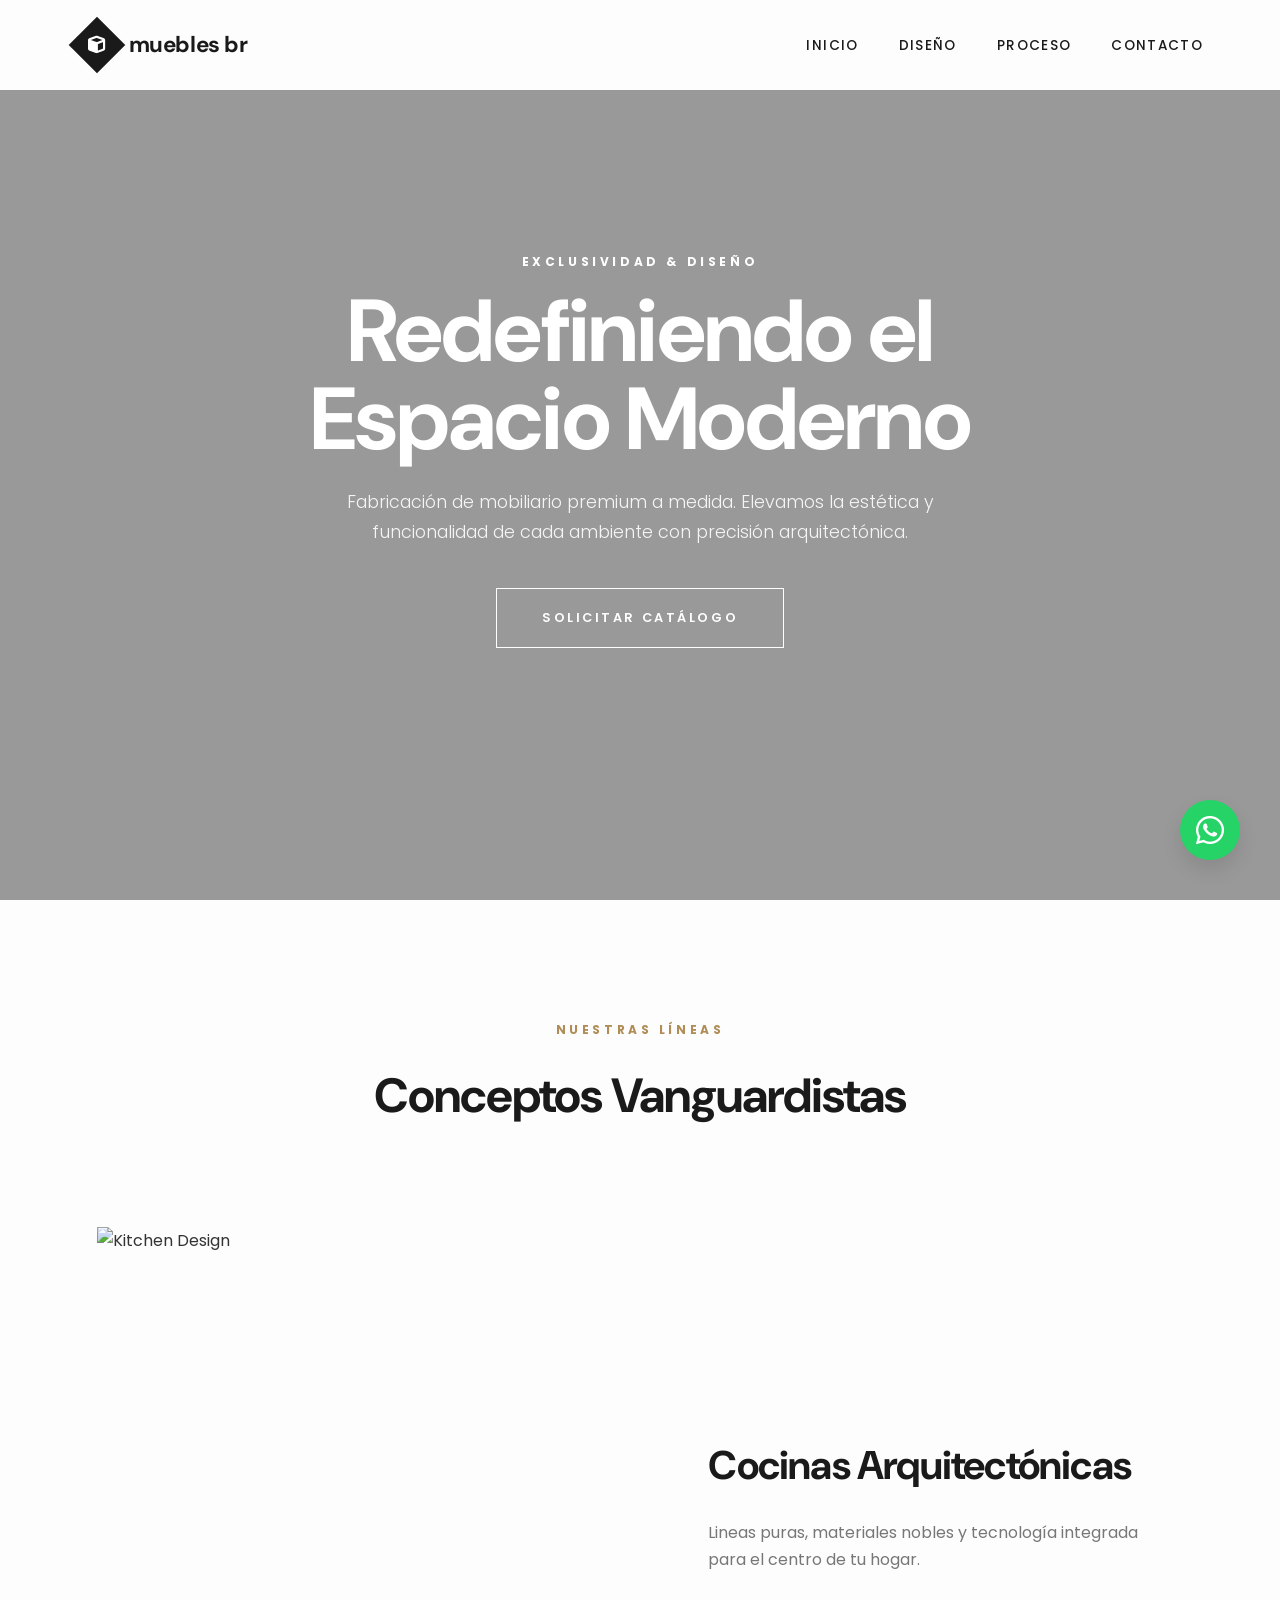
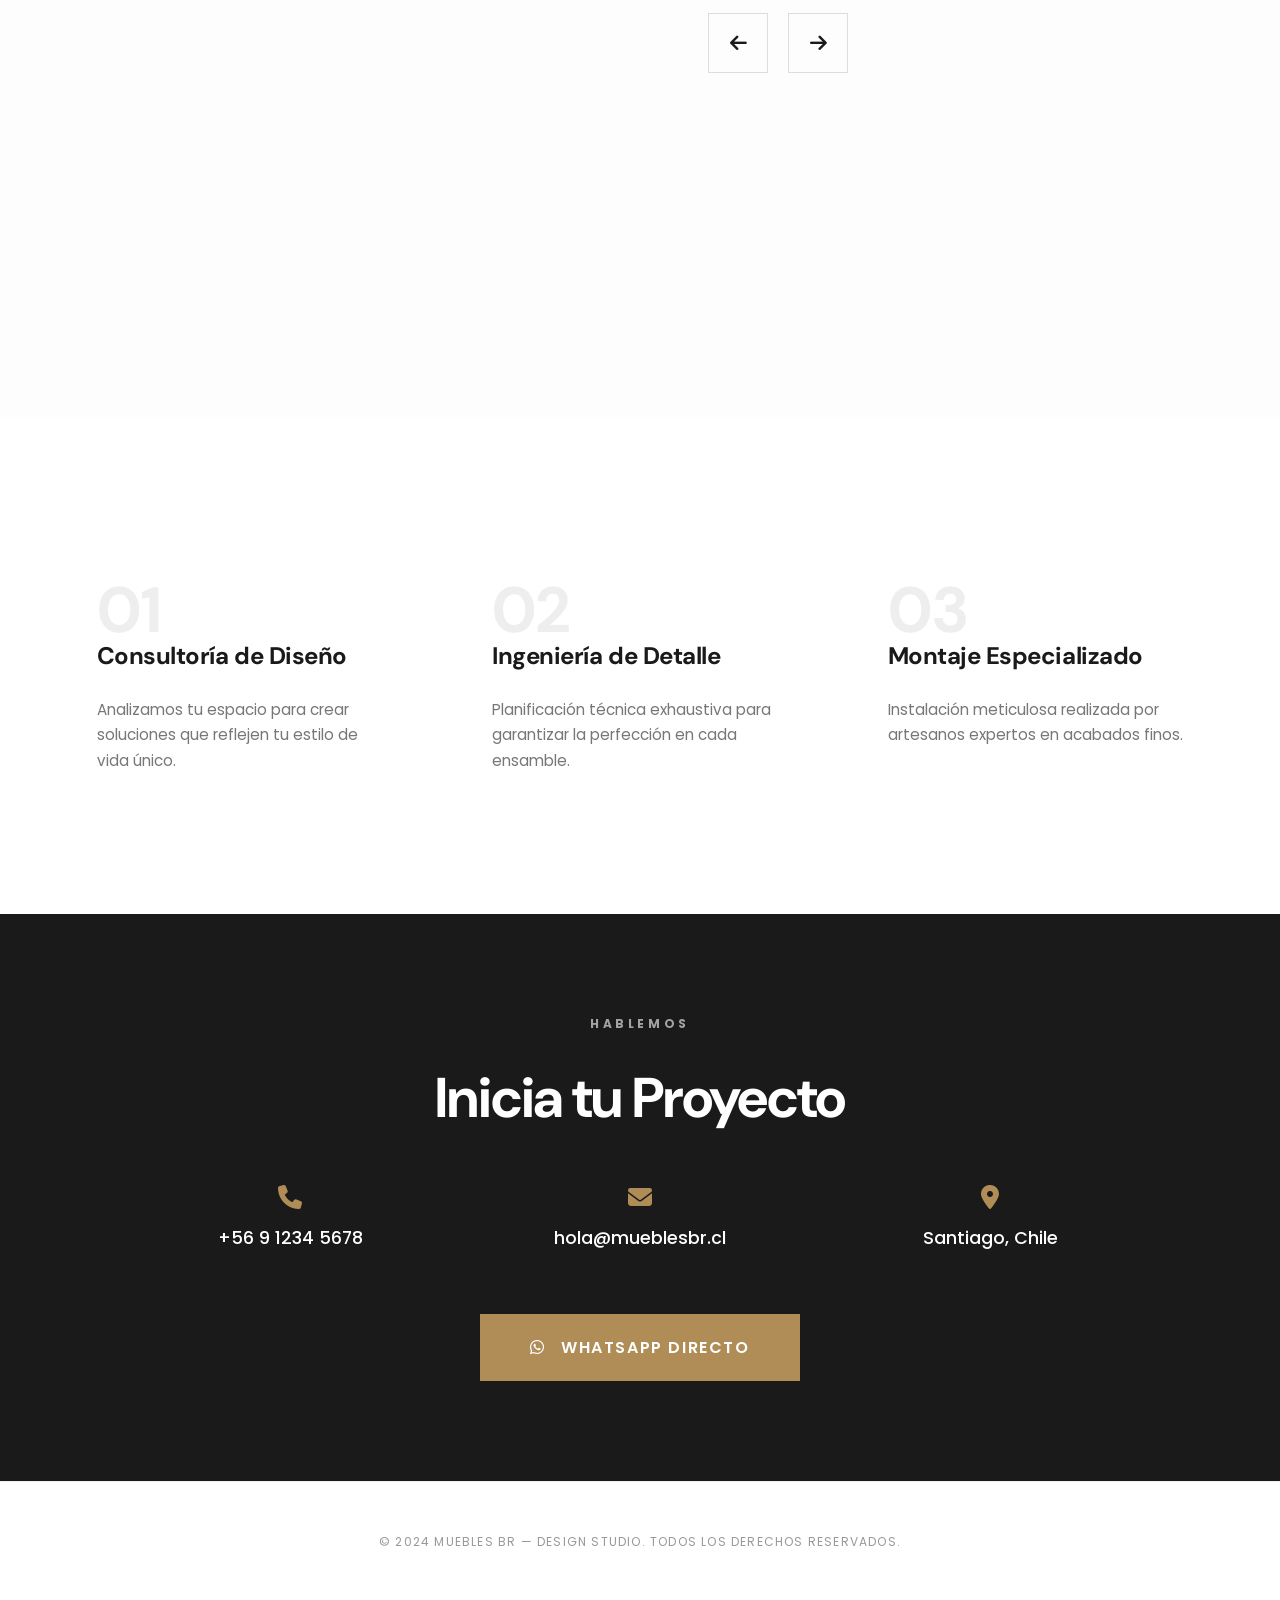
==== commit 91aee523: "Revise index.html for Update to modern and elegant typography (Poppins & DM Sans) and refined vangua" ====
--- a/index.html
+++ b/index.html
@@ -4,105 +4,119 @@
     <meta charset="UTF-8">
     <meta name="viewport" content="width=device-width, initial-scale=1.0">
     <title>Muebles BR | Diseño y Fabricación de Muebles a Medida</title>
-    <meta name="description" content="Especialistas en muebles de cocina, closets y remodelaciones integrales en Santiago. Calidad premium y diseño personalizado.">
+    <meta name="description" content="Muebles de alta gama. Cocinas, closets y proyectos especiales con diseño de vanguardia.">
     
-    <!-- Google Fonts -->
-    <link href="https://fonts.googleapis.com/css2?family=Montserrat:wght@300;400;600;700&family=Playfair+Display:wght@700&display=swap" rel="stylesheet">
+    <!-- Google Fonts: Poppins (Main), DM Sans (Accents) -->
+    <link href="https://fonts.googleapis.com/css2?family=Poppins:wght@300;400;500;600;700&family=DM+Sans:wght@400;500;700&display=swap" rel="stylesheet">
     
-    <!-- Font Awesome for Icons -->
+    <!-- Icons & Animations -->
     <link rel="stylesheet" href="https://cdnjs.cloudflare.com/ajax/libs/font-awesome/6.4.0/css/all.min.css">
-    
-    <!-- Animate.css -->
     <link rel="stylesheet" href="https://cdnjs.cloudflare.com/ajax/libs/animate.css/4.1.1/animate.min.css"/>
 
     <style>
         :root {
-            --primary: #c49b63; /* Dorado/Madera */
-            --secondary: #2c3e50; /* Azul Oscuro */
-            --accent: #d4a574;
+            --primary: #b08d57; /* Dorado Mate Moderno */
+            --secondary: #1a1a1a; /* Negro Carbono */
+            --accent: #f4f4f4;
             --white: #ffffff;
-            --light: #f8f9fa;
-            --dark: #1a1a1a;
-            --transition: all 0.3s ease;
+            --text-main: #333333;
+            --text-light: #777777;
+            --transition: all 0.4s cubic-bezier(0.165, 0.84, 0.44, 1);
         }
 
         * {
             margin: 0;
             padding: 0;
             box-sizing: border-box;
-            font-family: 'Montserrat', sans-serif;
+            font-family: 'Poppins', sans-serif;
         }
 
         body {
             background-color: var(--white);
-            color: var(--dark);
+            color: var(--text-main);
             overflow-x: hidden;
-            line-height: 1.6;
-        }
-
-        /* --- Custom Scrollbar --- */
-        ::-webkit-scrollbar { width: 10px; }
-        ::-webkit-scrollbar-track { background: #f1f1f1; }
-        ::-webkit-scrollbar-thumb { background: var(--primary); border-radius: 5px; }
-
-        /* --- Header & Navigation --- */
+            line-height: 1.7;
+        }
+
+        /* Typography Adjustments */
+        h1, h2, h3, .logo-text {
+            font-family: 'DM Sans', sans-serif;
+            font-weight: 700;
+            letter-spacing: -0.02em;
+        }
+
+        /* --- Header --- */
         header {
             position: fixed;
             top: 0;
             width: 100%;
-            padding: 20px 5%;
-            background: rgba(255, 255, 255, 0.95);
+            padding: 25px 6%;
+            background: rgba(255, 255, 255, 0.98);
             display: flex;
             justify-content: space-between;
             align-items: center;
             z-index: 1000;
-            box-shadow: 0 2px 10px rgba(0,0,0,0.1);
+            transition: var(--transition);
         }
 
         .logo {
             display: flex;
             align-items: center;
-            gap: 10px;
+            gap: 12px;
             text-decoration: none;
             color: var(--secondary);
-            font-size: 1.5rem;
-            font-weight: 700;
-            text-transform: uppercase;
         }
 
         .logo-box {
-            width: 45px;
-            height: 45px;
-            background: var(--primary);
-            border-radius: 10px;
+            width: 40px;
+            height: 40px;
+            background: var(--secondary);
+            color: var(--white);
             display: flex;
             align-items: center;
             justify-content: center;
-            color: white;
-            font-size: 1.2rem;
-        }
+            font-size: 1.1rem;
+            transform: rotate(45deg);
+        }
+
+        .logo-box i { transform: rotate(-45deg); }
+
+        .logo-text { font-size: 1.4rem; text-transform: lowercase; }
 
         nav ul {
             display: flex;
             list-style: none;
-            gap: 30px;
+            gap: 40px;
         }
 
         nav a {
             text-decoration: none;
             color: var(--secondary);
-            font-weight: 600;
-            font-size: 0.9rem;
+            font-weight: 500;
+            font-size: 0.85rem;
             text-transform: uppercase;
-            transition: var(--transition);
-        }
-
-        nav a:hover { color: var(--primary); }
-
-        /* --- Hero Section --- */
+            letter-spacing: 0.1em;
+            transition: var(--transition);
+            position: relative;
+        }
+
+        nav a::after {
+            content: '';
+            position: absolute;
+            bottom: -5px;
+            left: 0;
+            width: 0;
+            height: 2px;
+            background: var(--primary);
+            transition: var(--transition);
+        }
+
+        nav a:hover::after { width: 100%; }
+
+        /* --- Hero --- */
         .hero {
             height: 100vh;
-            background: linear-gradient(rgba(0,0,0,0.5), rgba(0,0,0,0.5)), 
+            background: linear-gradient(rgba(0,0,0,0.4), rgba(0,0,0,0.4)), 
                         url('https://images.unsplash.com/photo-1556911223-e1520288c02b?auto=format&fit=crop&w=1920&q=80');
             background-size: cover;
             background-position: center;
@@ -112,207 +126,240 @@
             align-items: center;
             text-align: center;
             color: white;
-            padding: 0 20px;
+            padding: 0 10%;
         }
 
         .hero h1 {
-            font-family: 'Playfair Display', serif;
-            font-size: 4rem;
-            margin-bottom: 20px;
-            letter-spacing: 2px;
+            font-size: 5.5rem;
+            line-height: 1;
+            margin-bottom: 25px;
+            max-width: 900px;
         }
 
         .hero p {
-            font-size: 1.2rem;
-            max-width: 700px;
-            margin-bottom: 30px;
+            font-size: 1.1rem;
+            max-width: 600px;
+            margin-bottom: 40px;
             font-weight: 300;
-        }
-
-        .btn-primary {
-            background: var(--primary);
-            color: white;
-            padding: 15px 40px;
+            color: rgba(255,255,255,0.9);
+        }
+
+        .btn-vanguard {
+            border: 1px solid var(--white);
+            color: var(--white);
+            padding: 18px 45px;
             text-decoration: none;
+            font-size: 0.8rem;
+            font-weight: 600;
+            letter-spacing: 0.2em;
+            text-transform: uppercase;
+            transition: var(--transition);
+        }
+
+        .btn-vanguard:hover {
+            background: var(--white);
+            color: var(--secondary);
+        }
+
+        /* --- Catalog --- */
+        .catalog-section { padding: 120px 6%; background: #fdfdfd; }
+
+        .section-header {
+            margin-bottom: 70px;
+            text-align: center;
+        }
+
+        .section-tag {
+            color: var(--primary);
+            font-size: 0.75rem;
             font-weight: 700;
-            border-radius: 50px;
             text-transform: uppercase;
-            transition: var(--transition);
-            border: 2px solid var(--primary);
-        }
-
-        .btn-primary:hover {
-            background: transparent;
-            color: var(--primary);
-        }
-
-        /* --- Carousel Section (Catálogo) --- */
-        .catalog-section {
-            padding: 100px 5%;
-            background: var(--light);
-            text-align: center;
-        }
-
-        .section-title {
-            font-family: 'Playfair Display', serif;
-            font-size: 2.5rem;
-            margin-bottom: 50px;
-            position: relative;
-            display: inline-block;
-        }
-
-        .section-title::after {
-            content: '';
-            position: absolute;
-            bottom: -10px;
-            left: 50%;
-            transform: translateX(-50%);
-            width: 80px;
-            height: 3px;
-            background: var(--primary);
-        }
+            letter-spacing: 0.3em;
+            display: block;
+            margin-bottom: 15px;
+        }
+
+        .section-title { font-size: 3rem; color: var(--secondary); }
 
         .carousel-container {
             position: relative;
-            max-width: 1200px;
+            max-width: 1300px;
             margin: 0 auto;
             overflow: hidden;
-            border-radius: 20px;
-            box-shadow: 0 15px 35px rgba(0,0,0,0.1);
         }
 
         .carousel-track {
             display: flex;
-            transition: transform 0.8s cubic-bezier(0.7, 0, 0.3, 1);
+            transition: transform 1.2s cubic-bezier(0.19, 1, 0.22, 1);
         }
 
         .carousel-slide {
             min-width: 100%;
-            position: relative;
-        }
-
-        .carousel-slide img {
+            display: flex;
+            align-items: center;
+            gap: 50px;
+            padding: 20px;
+        }
+
+        .slide-img {
+            flex: 1.2;
+            height: 650px;
+            overflow: hidden;
+        }
+
+        .slide-img img {
             width: 100%;
-            height: 600px;
+            height: 100%;
             object-fit: cover;
-            display: block;
-        }
-
-        .carousel-info {
-            position: absolute;
-            bottom: 40px;
-            left: 40px;
-            background: rgba(255,255,255,0.9);
-            padding: 30px;
-            border-radius: 10px;
-            text-align: left;
-            max-width: 400px;
-        }
-
-        .carousel-info h3 { color: var(--secondary); margin-bottom: 10px; }
-        .carousel-info p { font-size: 0.9rem; color: #666; }
-
-        .carousel-btn {
-            position: absolute;
-            top: 50%;
-            transform: translateY(-50%);
-            background: var(--primary);
-            color: white;
-            border: none;
-            width: 50px;
-            height: 50px;
-            border-radius: 50%;
+            transition: transform 1s ease;
+        }
+
+        .carousel-slide:hover .slide-img img { transform: scale(1.05); }
+
+        .slide-content {
+            flex: 1;
+            padding: 40px;
+        }
+
+        .slide-content h3 { font-size: 2.5rem; margin-bottom: 20px; color: var(--secondary); }
+        .slide-content p { font-size: 1rem; color: var(--text-light); margin-bottom: 30px; }
+
+        .nav-controls {
+            display: flex;
+            gap: 20px;
+            margin-top: 40px;
+        }
+
+        .control-btn {
+            background: none;
+            border: 1px solid #ddd;
+            width: 60px;
+            height: 60px;
             cursor: pointer;
-            z-index: 10;
-            transition: var(--transition);
-        }
-
-        .carousel-btn:hover { background: var(--secondary); }
-        .prev { left: 20px; }
-        .next { right: 20px; }
+            font-size: 1.2rem;
+            transition: var(--transition);
+            color: var(--secondary);
+        }
+
+        .control-btn:hover {
+            border-color: var(--secondary);
+            background: var(--secondary);
+            color: var(--white);
+        }
 
         /* --- Services --- */
         .services {
-            padding: 100px 5%;
+            padding: 120px 6%;
             display: grid;
-            grid-template-columns: repeat(auto-fit, minmax(300px, 1fr));
-            gap: 30px;
+            grid-template-columns: repeat(auto-fit, minmax(320px, 1fr));
+            gap: 60px;
         }
 
         .service-card {
-            background: white;
-            padding: 40px;
-            border-radius: 15px;
-            text-align: center;
-            box-shadow: 0 10px 30px rgba(0,0,0,0.05);
-            transition: var(--transition);
-            border: 1px solid #eee;
-        }
-
-        .service-card:hover {
-            transform: translateY(-10px);
-            border-color: var(--primary);
-        }
-
-        .service-card i {
-            font-size: 3rem;
-            color: var(--primary);
+            padding: 20px;
+            transition: var(--transition);
+        }
+
+        .service-number {
+            font-size: 4rem;
+            font-family: 'DM Sans', sans-serif;
+            font-weight: 700;
+            color: #eeeeee;
+            display: block;
+            margin-bottom: -30px;
+        }
+
+        .service-card h3 {
+            font-size: 1.5rem;
             margin-bottom: 20px;
-        }
+            color: var(--secondary);
+            position: relative;
+            z-index: 1;
+        }
+
+        .service-card p { color: var(--text-light); font-size: 0.95rem; }
 
         /* --- Contact --- */
         .contact {
             background: var(--secondary);
-            color: white;
-            padding: 80px 5%;
+            color: var(--white);
+            padding: 100px 6%;
+            display: flex;
+            flex-direction: column;
+            align-items: center;
             text-align: center;
         }
 
-        .contact-info {
-            display: flex;
-            justify-content: center;
+        .contact h2 { font-size: 3.5rem; margin-bottom: 40px; }
+
+        .contact-grid {
+            display: grid;
+            grid-template-columns: repeat(auto-fit, minmax(250px, 1fr));
             gap: 50px;
-            margin-top: 40px;
-            flex-wrap: wrap;
-        }
-
-        .info-item { display: flex; align-items: center; gap: 15px; }
-        .info-item i { color: var(--primary); font-size: 1.5rem; }
-
-        .whatsapp-float {
+            width: 100%;
+            max-width: 1000px;
+            margin-bottom: 60px;
+        }
+
+        .contact-item i { font-size: 1.5rem; color: var(--primary); margin-bottom: 15px; }
+        .contact-item span { display: block; font-size: 1.1rem; font-weight: 500; }
+
+        .whatsapp-vanguard {
+            background: var(--primary);
+            color: var(--white);
+            padding: 20px 50px;
+            text-decoration: none;
+            font-weight: 600;
+            letter-spacing: 0.1em;
+            text-transform: uppercase;
+            transition: var(--transition);
+            display: inline-flex;
+            align-items: center;
+            gap: 15px;
+        }
+
+        .whatsapp-vanguard:hover {
+            background: var(--white);
+            color: var(--secondary);
+        }
+
+        footer {
+            padding: 50px 6%;
+            text-align: center;
+            font-size: 0.75rem;
+            letter-spacing: 0.1em;
+            text-transform: uppercase;
+            color: #999;
+            border-top: 1px solid #eee;
+        }
+
+        /* Float WhatsApp */
+        .float-wa {
             position: fixed;
-            bottom: 30px;
-            right: 30px;
+            bottom: 40px;
+            right: 40px;
+            width: 60px;
+            height: 60px;
             background: #25d366;
             color: white;
-            width: 65px;
-            height: 65px;
             border-radius: 50%;
             display: flex;
             align-items: center;
             justify-content: center;
-            font-size: 2.5rem;
-            box-shadow: 0 10px 25px rgba(0,0,0,0.2);
+            font-size: 2rem;
             z-index: 1000;
-            transition: var(--transition);
+            box-shadow: 0 10px 20px rgba(0,0,0,0.1);
             text-decoration: none;
-        }
-
-        .whatsapp-float:hover { transform: scale(1.1); }
-
-        footer {
-            padding: 40px 5%;
-            text-align: center;
-            border-top: 1px solid #eee;
-            font-size: 0.9rem;
-            color: #888;
-        }
-
-        /* --- Animations --- */
+            transition: var(--transition);
+        }
+
+        .float-wa:hover { transform: translateY(-5px) scale(1.05); }
+
+        /* Scroll Animation */
         .reveal {
             opacity: 0;
-            transform: translateY(30px);
-            transition: 1s all ease;
+            transform: translateY(40px);
+            transition: 1.2s cubic-bezier(0.19, 1, 0.22, 1);
         }
 
         .reveal.active {
@@ -320,130 +367,127 @@
             transform: translateY(0);
         }
 
-        @media (max-width: 768px) {
-            .hero h1 { font-size: 2.5rem; }
-            header { padding: 15px 5%; }
+        @media (max-width: 992px) {
+            .hero h1 { font-size: 3.5rem; }
+            .carousel-slide { flex-direction: column; text-align: center; }
+            .slide-img { width: 100%; height: 400px; }
             nav { display: none; }
-            .carousel-slide img { height: 400px; }
-            .carousel-info { display: none; }
         }
     </style>
 </head>
 <body>
 
-    <!-- Header -->
     <header>
         <a href="#" class="logo">
-            <div class="logo-box"><i class="fas fa-hammer"></i></div>
-            <span>Muebles <span style="color: var(--primary);">BR</span></span>
+            <div class="logo-box"><i class="fas fa-cube"></i></div>
+            <span class="logo-text">muebles br</span>
         </a>
         <nav>
             <ul>
                 <li><a href="#home">Inicio</a></li>
-                <li><a href="#catalog">Catálogo</a></li>
-                <li><a href="#services">Servicios</a></li>
+                <li><a href="#catalog">Diseño</a></li>
+                <li><a href="#services">Proceso</a></li>
                 <li><a href="#contact">Contacto</a></li>
             </ul>
         </nav>
     </header>
 
-    <!-- Hero -->
     <section class="hero" id="home">
-        <h1 class="animate__animated animate__fadeInDown">Espacios que Inspiran</h1>
-        <p class="animate__animated animate__fadeInUp animate__delay-1s">Fabricamos tus sueños a medida. Especialistas en cocinas modernas, closets funcionales y diseño de interiores premium.</p>
-        <a href="#contact" class="btn-primary animate__animated animate__zoomIn animate__delay-2s">Solicitar Cotización</a>
+        <span class="section-tag animate__animated animate__fadeInDown" style="color: white;">Exclusividad & Diseño</span>
+        <h1 class="animate__animated animate__fadeIn">Redefiniendo el Espacio Moderno</h1>
+        <p class="animate__animated animate__fadeInUp">Fabricación de mobiliario premium a medida. Elevamos la estética y funcionalidad de cada ambiente con precisión arquitectónica.</p>
+        <a href="#contact" class="btn-vanguard animate__animated animate__zoomIn">Solicitar Catálogo</a>
     </section>
 
-    <!-- Catalog Carousel -->
     <section class="catalog-section" id="catalog">
-        <h2 class="section-title reveal">Nuestro Catálogo</h2>
+        <div class="section-header reveal">
+            <span class="section-tag">Nuestras Líneas</span>
+            <h2 class="section-title">Conceptos Vanguardistas</h2>
+        </div>
+
         <div class="carousel-container reveal">
-            <button class="carousel-btn prev" onclick="moveSlide(-1)"><i class="fas fa-chevron-left"></i></button>
             <div class="carousel-track">
-                <!-- Slide 1 -->
+                <!-- Kitchen -->
                 <div class="carousel-slide">
-                    <img src="https://images.unsplash.com/photo-1556911261-6bd7411630c3?auto=format&fit=crop&w=1200&q=80" alt="Cocina">
-                    <div class="carousel-info">
-                        <h3>Cocinas de Vanguardia</h3>
-                        <p>Diseños minimalistas con materiales de alta resistencia y acabados de lujo.</p>
+                    <div class="slide-img">
+                        <img src="https://images.unsplash.com/photo-1556911261-6bd7411630c3?auto=format&fit=crop&w=1200&q=80" alt="Kitchen Design">
+                    </div>
+                    <div class="slide-content">
+                        <h3>Cocinas Arquitectónicas</h3>
+                        <p>Lineas puras, materiales nobles y tecnología integrada para el centro de tu hogar.</p>
+                        <div class="nav-controls">
+                            <button class="control-btn prev" onclick="moveSlide(-1)"><i class="fas fa-arrow-left"></i></button>
+                            <button class="control-btn next" onclick="moveSlide(1)"><i class="fas fa-arrow-right"></i></button>
+                        </div>
                     </div>
                 </div>
-                <!-- Slide 2 -->
+                <!-- Closet -->
                 <div class="carousel-slide">
-                    <img src="https://images.unsplash.com/photo-1595428774223-ef52624120d2?auto=format&fit=crop&w=1200&q=80" alt="Closet">
-                    <div class="carousel-info">
-                        <h3>Closets Inteligentes</h3>
-                        <p>Optimización máxima de espacio con sistemas de organización a medida.</p>
+                    <div class="slide-img">
+                        <img src="https://images.unsplash.com/photo-1595428774223-ef52624120d2?auto=format&fit=crop&w=1200&q=80" alt="Closet Design">
                     </div>
-                </div>
-                <!-- Slide 3 -->
-                <div class="carousel-slide">
-                    <img src="https://images.unsplash.com/photo-1505691938895-1758d7eaa511?auto=format&fit=crop&w=1200&q=80" alt="Dormitorio">
-                    <div class="carousel-info">
-                        <h3>Dormitorios Premium</h3>
-                        <p>Muebles de dormitorio que combinan confort y elegancia para tu descanso.</p>
+                    <div class="slide-content">
+                        <h3>Sistemas de Guardado</h3>
+                        <p>Optimización inteligente con un enfoque estético que transforma el orden en arte.</p>
+                        <div class="nav-controls">
+                            <button class="control-btn prev" onclick="moveSlide(-1)"><i class="fas fa-arrow-left"></i></button>
+                            <button class="control-btn next" onclick="moveSlide(1)"><i class="fas fa-arrow-right"></i></button>
+                        </div>
                     </div>
                 </div>
             </div>
-            <button class="carousel-btn next" onclick="moveSlide(1)"><i class="fas fa-chevron-right"></i></button>
         </div>
     </section>
 
-    <!-- Services -->
     <section class="services" id="services">
         <div class="service-card reveal">
-            <i class="fas fa-pencil-ruler"></i>
-            <h3>Diseño 3D Personalizado</h3>
-            <p>Visualiza tu proyecto antes de fabricarlo con nuestros renders realistas.</p>
+            <span class="service-number">01</span>
+            <h3>Consultoría de Diseño</h3>
+            <p>Analizamos tu espacio para crear soluciones que reflejen tu estilo de vida único.</p>
         </div>
         <div class="service-card reveal">
-            <i class="fas fa-tools"></i>
-            <h3>Fabricación Propia</h3>
-            <p>Controlamos cada detalle en nuestro taller con tecnología de punta.</p>
+            <span class="service-number">02</span>
+            <h3>Ingeniería de Detalle</h3>
+            <p>Planificación técnica exhaustiva para garantizar la perfección en cada ensamble.</p>
         </div>
         <div class="service-card reveal">
-            <i class="fas fa-truck-loading"></i>
-            <h3>Instalación Profesional</h3>
-            <p>Equipo experto para un montaje limpio, rápido y perfecto.</p>
+            <span class="service-number">03</span>
+            <h3>Montaje Especializado</h3>
+            <p>Instalación meticulosa realizada por artesanos expertos en acabados finos.</p>
         </div>
     </section>
 
-    <!-- Contact -->
     <section class="contact" id="contact">
-        <h2 class="section-title" style="color: white; border-bottom: none;">Contáctanos</h2>
-        <p>¿Tienes un proyecto en mente? Hagámoslo realidad juntos.</p>
-        <div class="contact-info">
-            <div class="info-item">
+        <span class="section-tag" style="color: rgba(255,255,255,0.6);">Hablemos</span>
+        <h2>Inicia tu Proyecto</h2>
+        <div class="contact-grid">
+            <div class="contact-item">
                 <i class="fas fa-phone"></i>
                 <span>+56 9 1234 5678</span>
             </div>
-            <div class="info-item">
+            <div class="contact-item">
                 <i class="fas fa-envelope"></i>
-                <span>contacto@mueblesbr.cl</span>
+                <span>hola@mueblesbr.cl</span>
             </div>
-            <div class="info-item">
-                <i class="fas fa-map-marker-alt"></i>
+            <div class="contact-item">
+                <i class="fas fa-location-dot"></i>
                 <span>Santiago, Chile</span>
             </div>
         </div>
-        <div style="margin-top: 50px;">
-            <a href="https://wa.me/56912345678" class="btn-primary" style="background: #25d366; border-color: #25d366;">
-                <i class="fab fa-whatsapp"></i> Hablar por WhatsApp
-            </a>
-        </div>
+        <a href="https://wa.me/56912345678" class="whatsapp-vanguard">
+            <i class="fab fa-whatsapp"></i> WhatsApp Directo
+        </a>
     </section>
 
-    <!-- WhatsApp Float -->
-    <a href="https://wa.me/56912345678" class="whatsapp-float" target="_blank">
+    <a href="https://wa.me/56912345678" class="float-wa">
         <i class="fab fa-whatsapp"></i>
     </a>
 
     <footer>
-        <p>&copy; 2024 Muebles BR - Calidad que se nota. Todos los derechos reservados.</p>
+        <p>&copy; 2024 Muebles BR &mdash; Design Studio. Todos los derechos reservados.</p>
     </footer>
 
     <script>
-        // --- Carousel Logic ---
         let currentSlide = 0;
         const track = document.querySelector('.carousel-track');
         const slides = document.querySelectorAll('.carousel-slide');
@@ -453,35 +497,21 @@
             track.style.transform = `translateX(-${currentSlide * 100}%)`;
         }
 
-        // Autoplay carousel
-        setInterval(() => moveSlide(1), 5000);
-
-        // --- Scroll Reveal Animation ---
+        // Auto transition
+        setInterval(() => moveSlide(1), 8000);
+
+        // Scroll Reveal
         function reveal() {
-            var reveals = document.querySelectorAll(".reveal");
-            for (var i = 0; i < reveals.length; i++) {
-                var windowHeight = window.innerHeight;
-                var elementTop = reveals[i].getBoundingClientRect().top;
-                var elementVisible = 150;
-                if (elementTop < windowHeight - elementVisible) {
-                    reveals[i].classList.add("active");
-                }
-            }
+            let reveals = document.querySelectorAll(".reveal");
+            reveals.forEach(el => {
+                let windowHeight = window.innerHeight;
+                let elementTop = el.getBoundingClientRect().top;
+                if (elementTop < windowHeight - 100) el.classList.add("active");
+            });
         }
 
         window.addEventListener("scroll", reveal);
-        // Initial check
-        reveal();
-
-        // Smooth scrolling for nav links
-        document.querySelectorAll('nav a').forEach(anchor => {
-            anchor.addEventListener('click', function(e) {
-                e.preventDefault();
-                document.querySelector(this.getAttribute('href')).scrollIntoView({
-                    behavior: 'smooth'
-                });
-            });
-        });
+        reveal(); // Init
     </script>
 </body>
 </html>
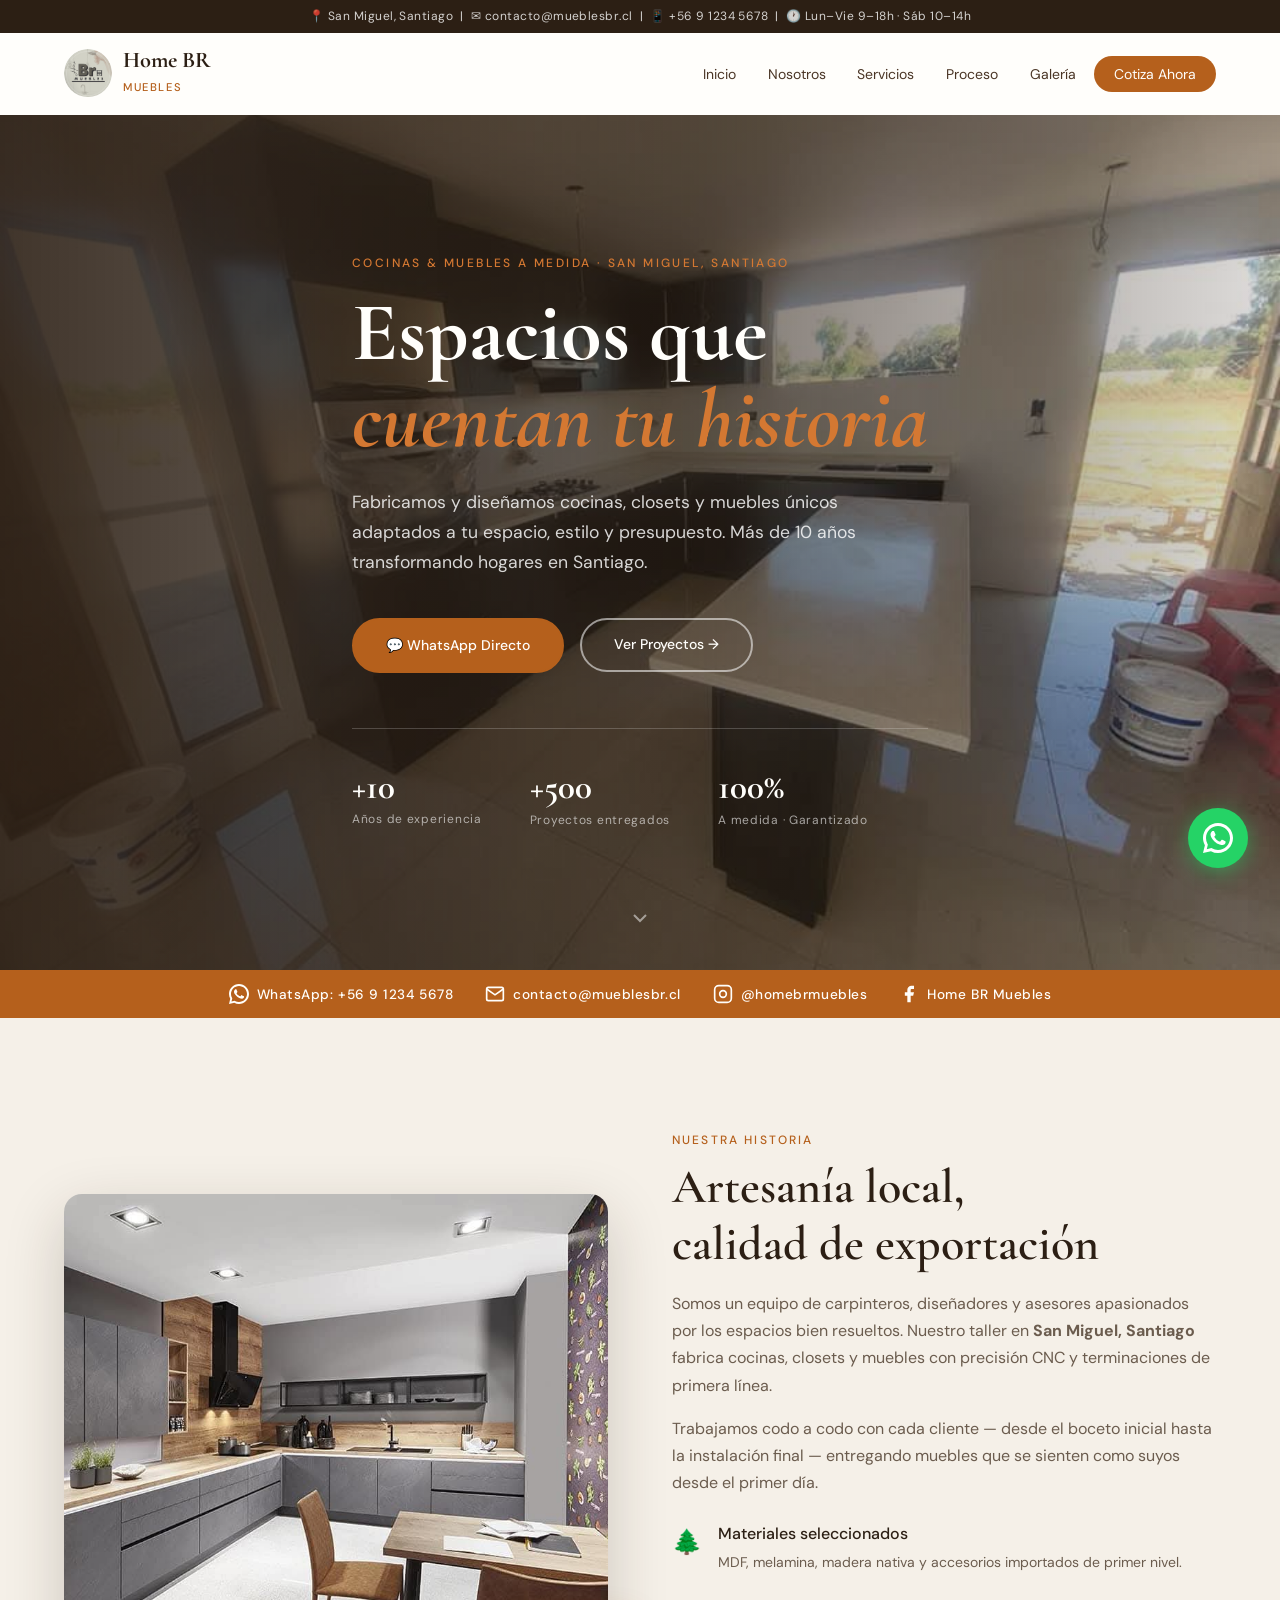
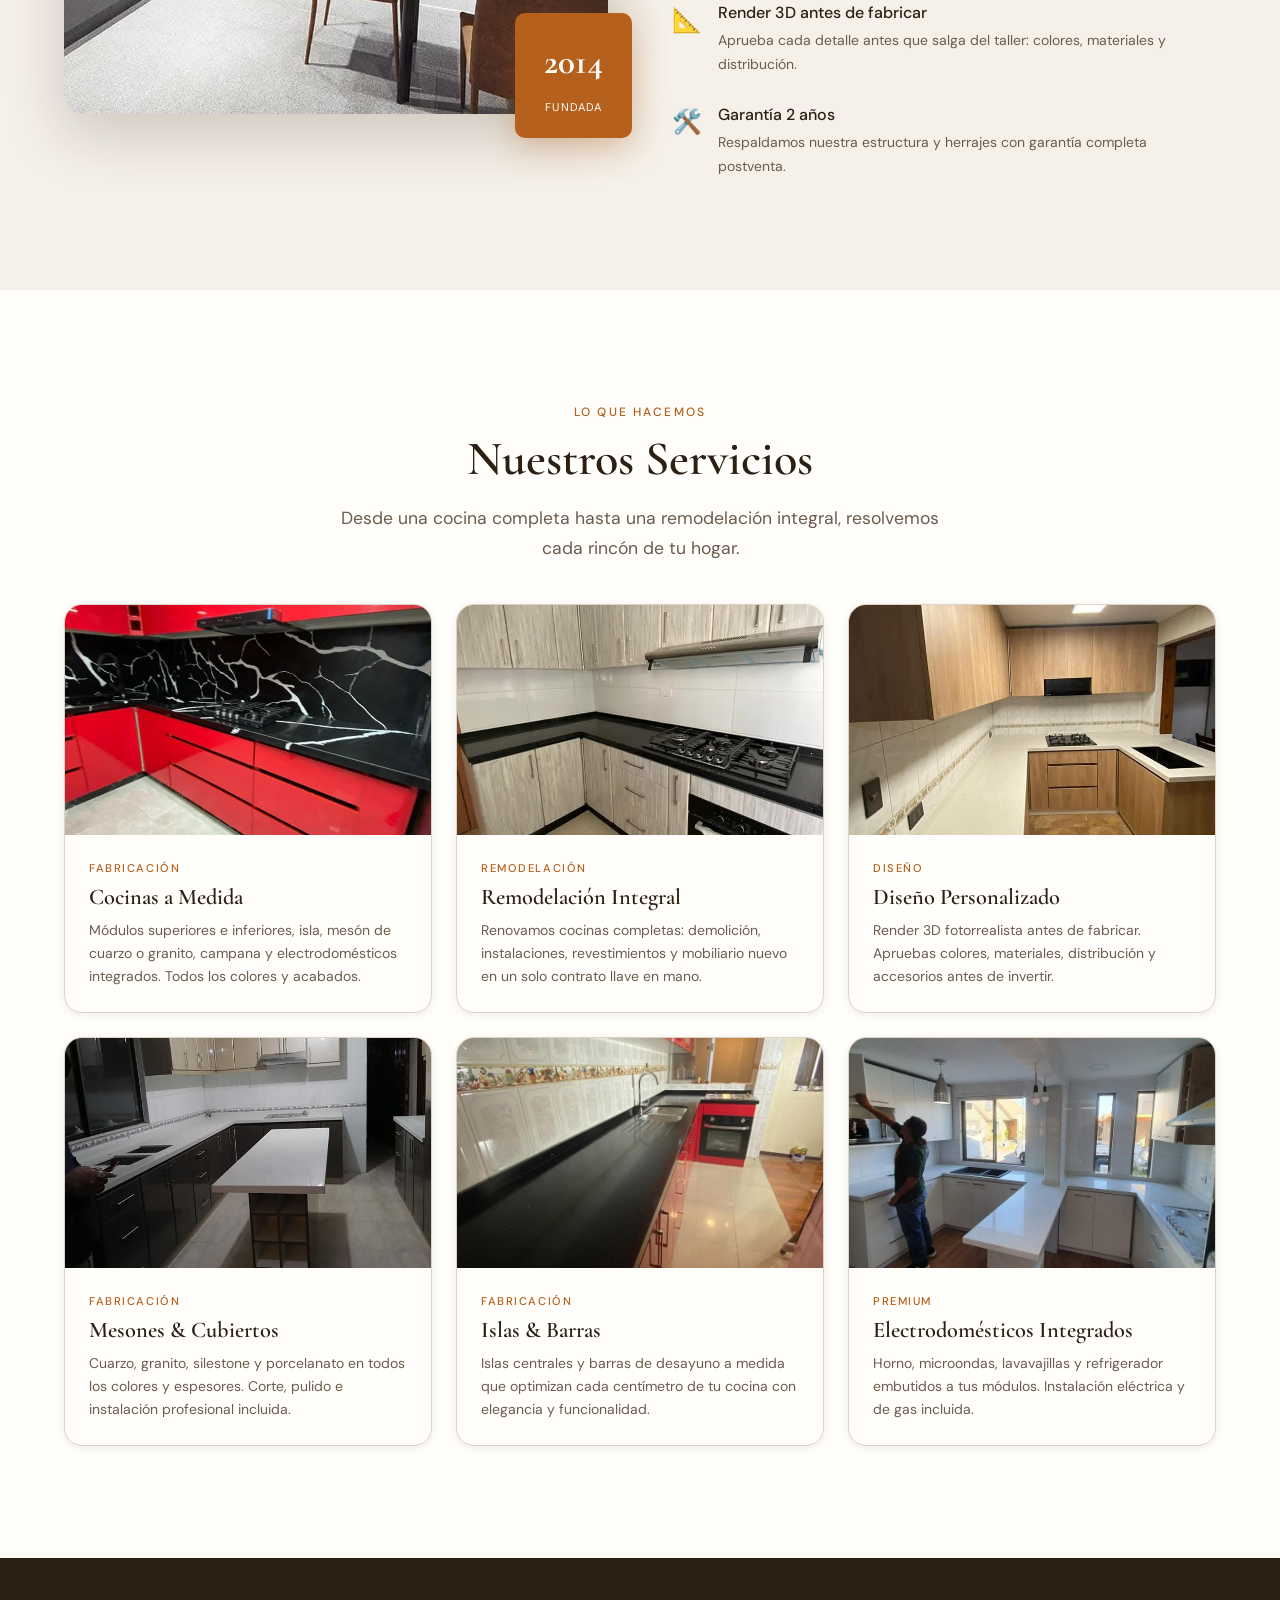
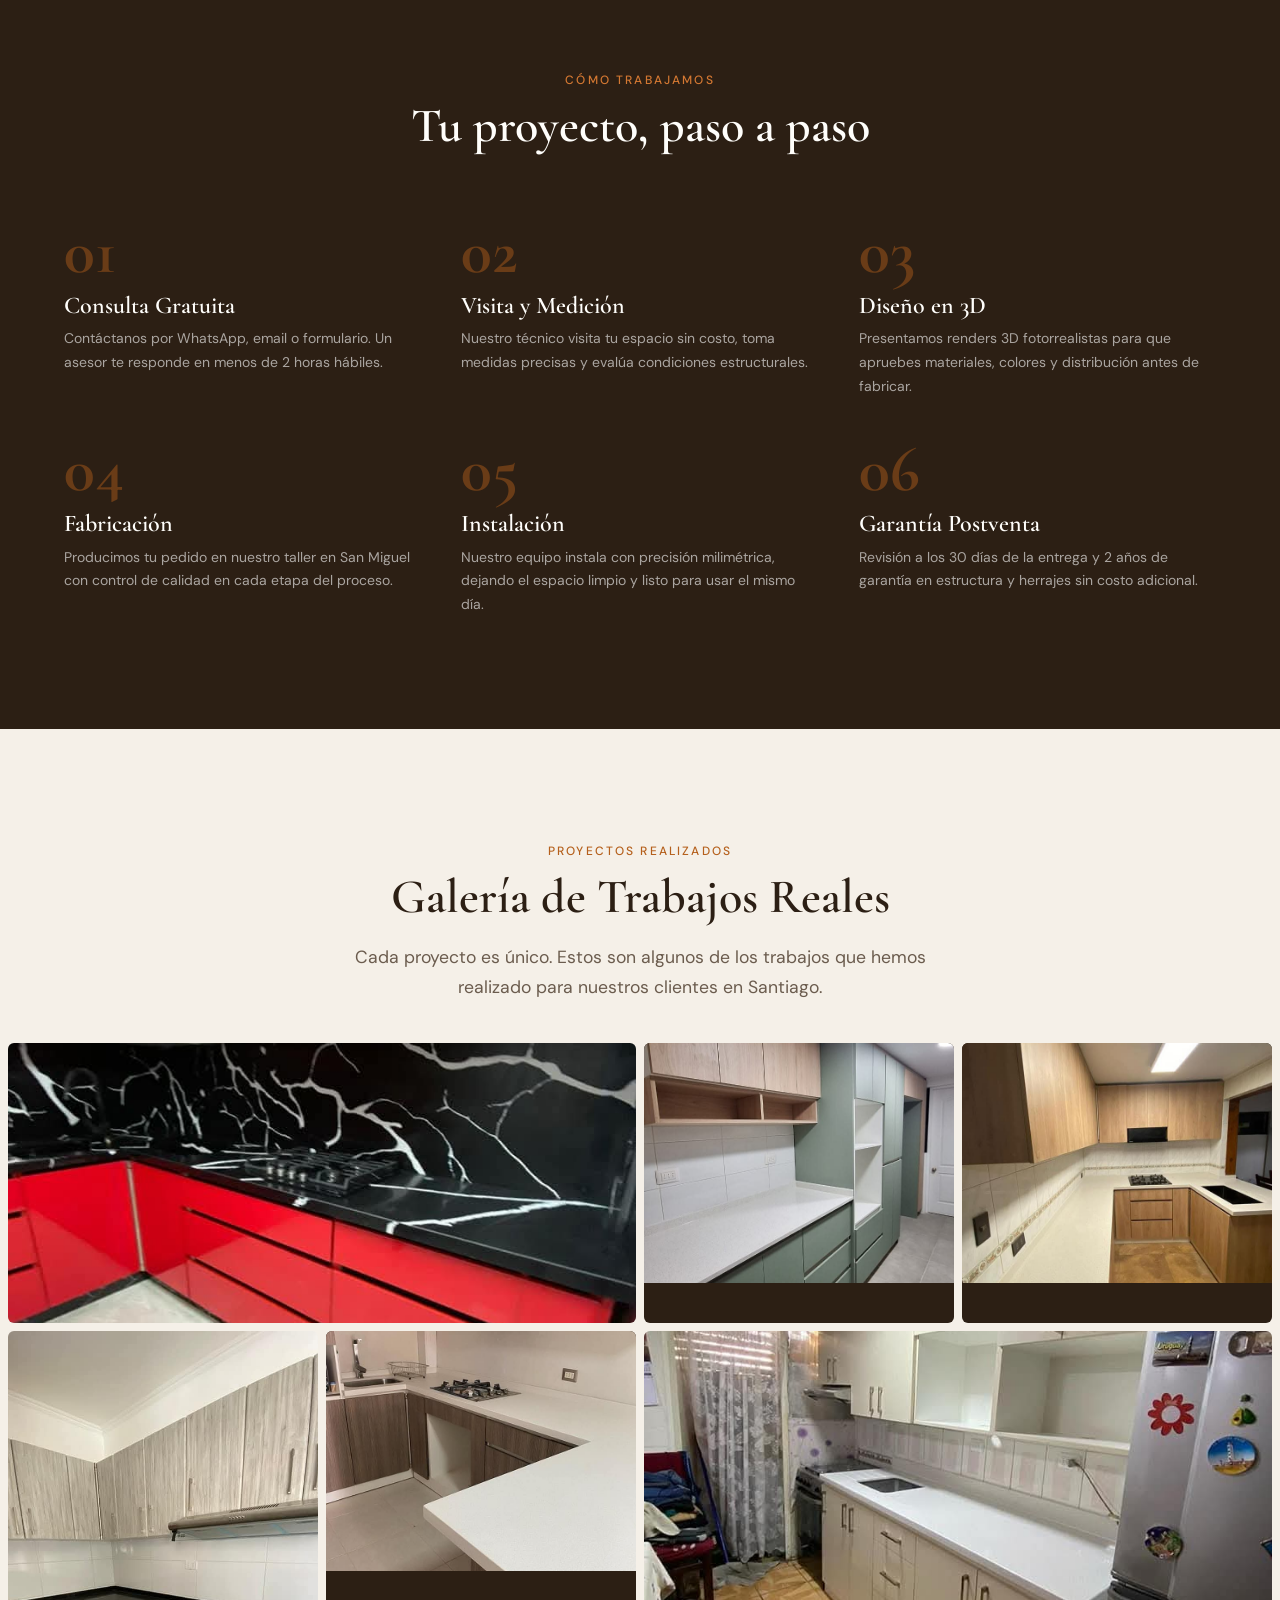
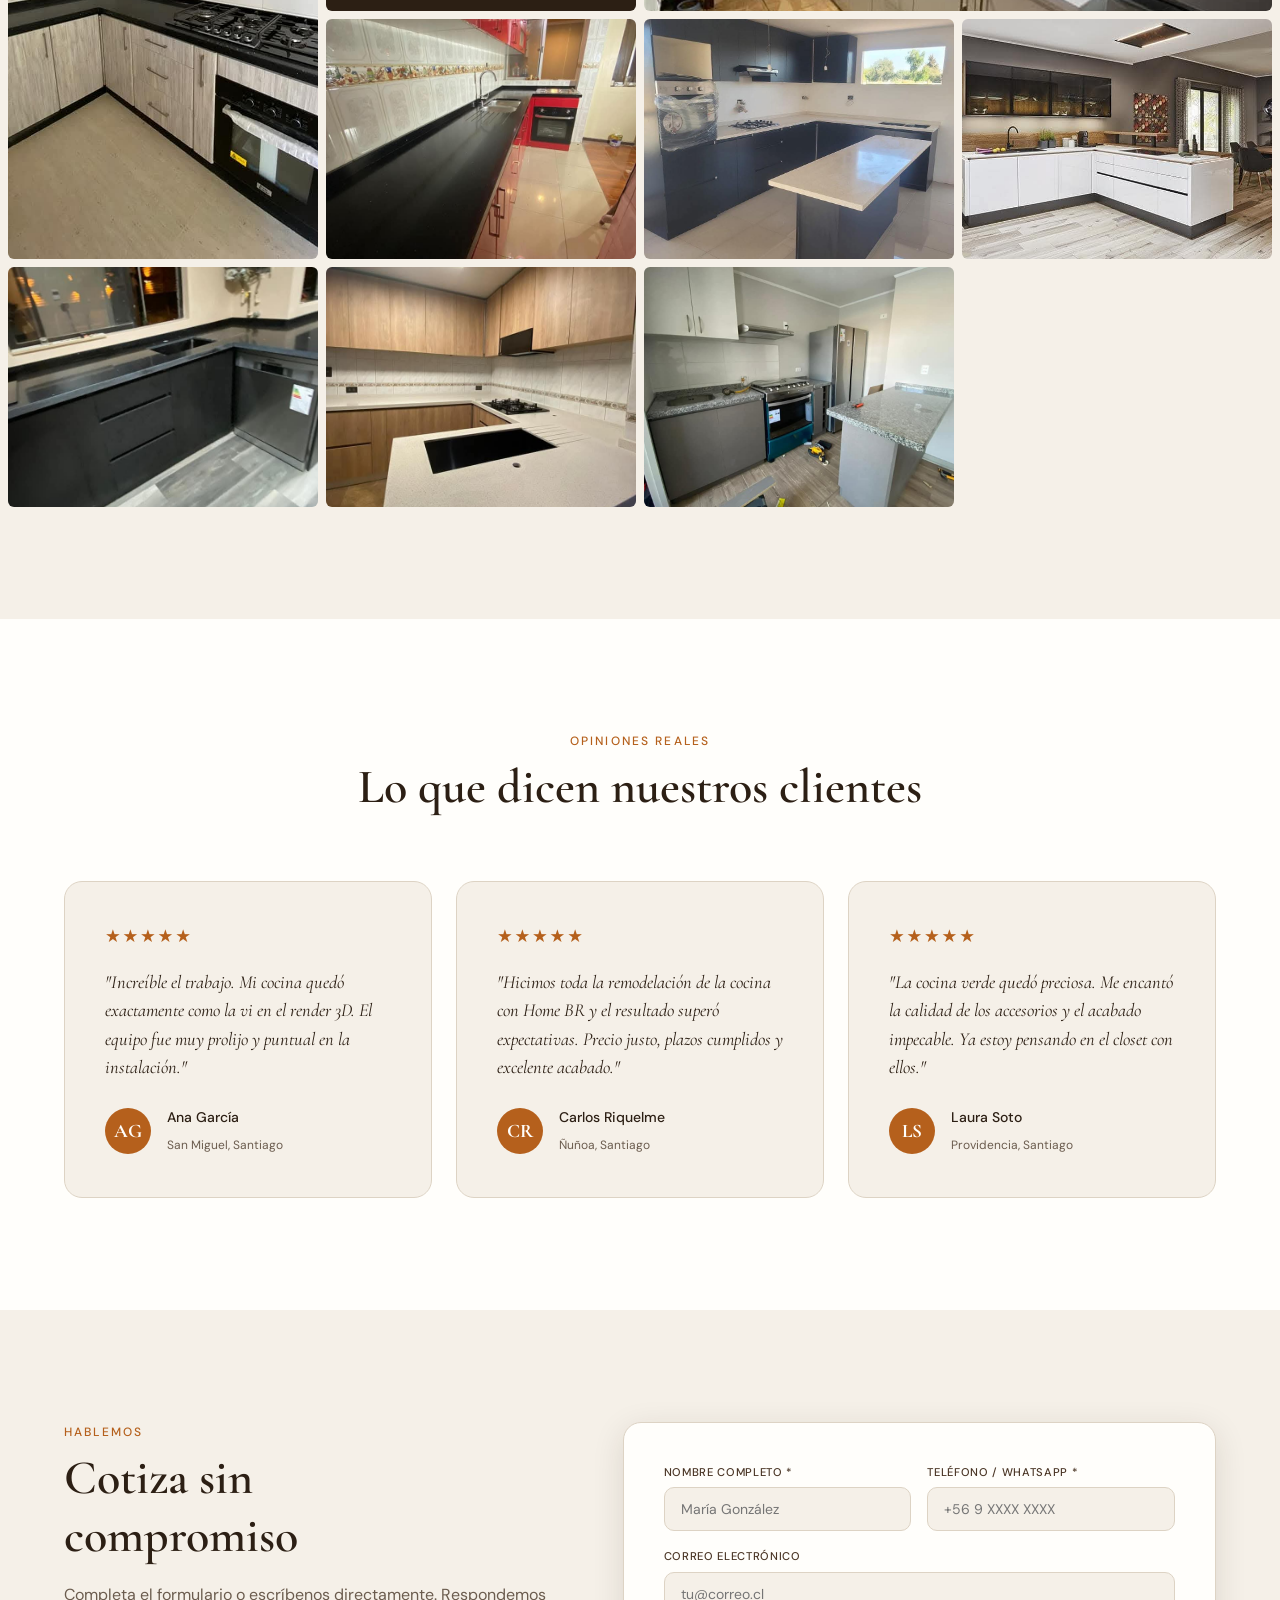
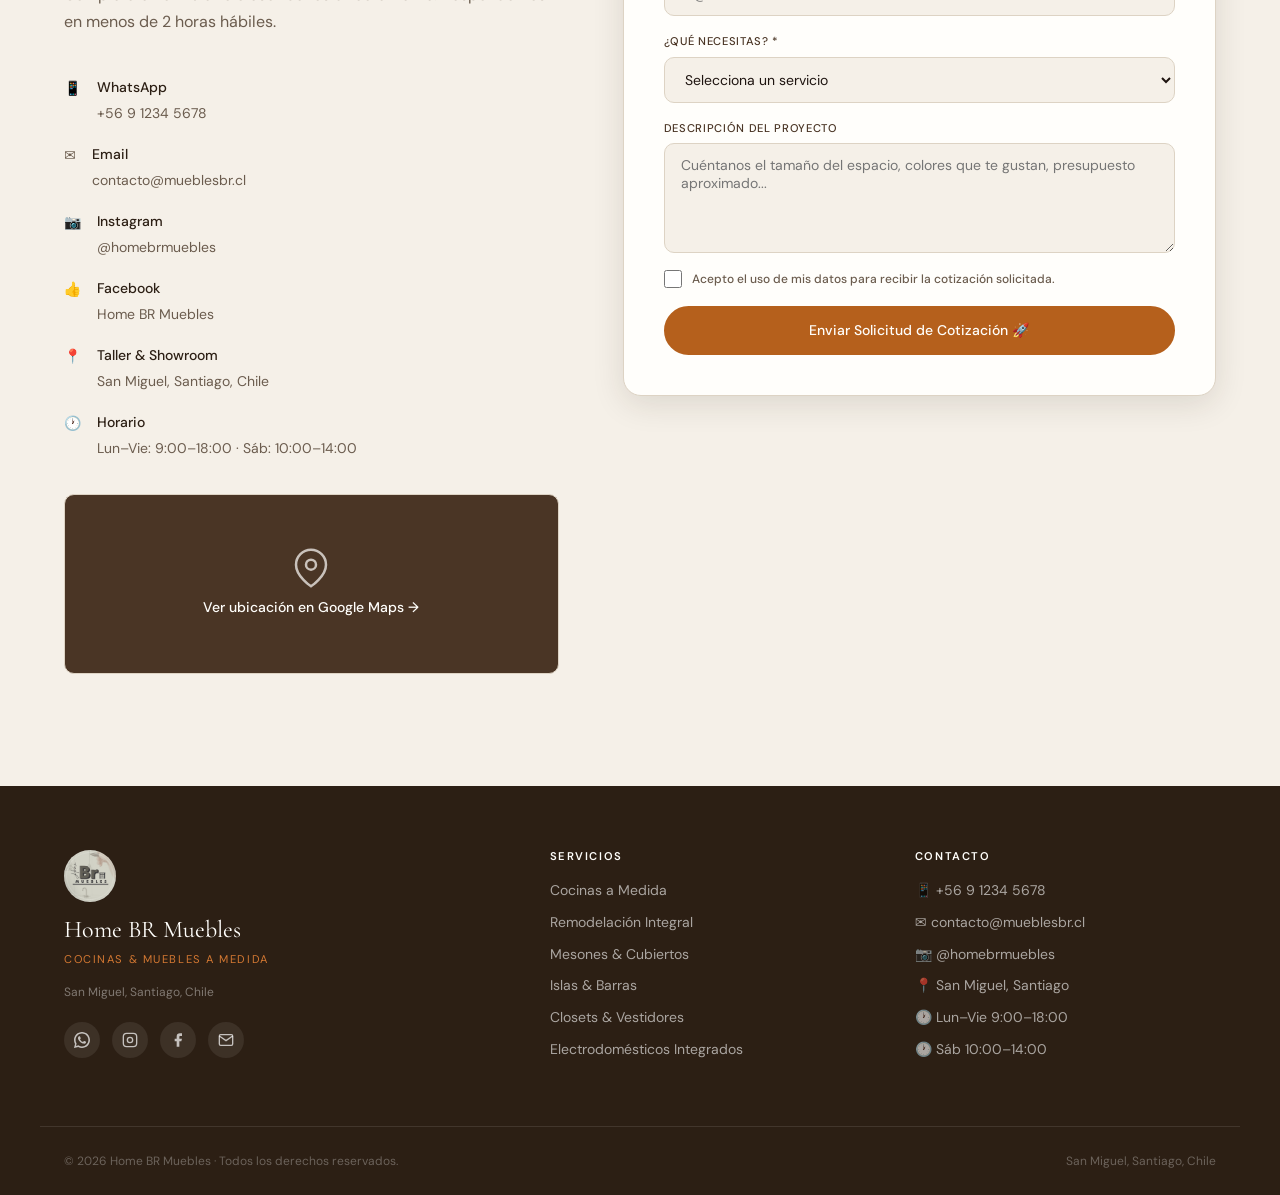
==== commit 6324c3ba: "Add files via upload" ====
--- a/index.html
+++ b/index.html
@@ -1,517 +1,604 @@
 <!DOCTYPE html>
 <html lang="es">
 <head>
-    <meta charset="UTF-8">
-    <meta name="viewport" content="width=device-width, initial-scale=1.0">
-    <title>Muebles BR | Diseño y Fabricación de Muebles a Medida</title>
-    <meta name="description" content="Muebles de alta gama. Cocinas, closets y proyectos especiales con diseño de vanguardia.">
-    
-    <!-- Google Fonts: Poppins (Main), DM Sans (Accents) -->
-    <link href="https://fonts.googleapis.com/css2?family=Poppins:wght@300;400;500;600;700&family=DM+Sans:wght@400;500;700&display=swap" rel="stylesheet">
-    
-    <!-- Icons & Animations -->
-    <link rel="stylesheet" href="https://cdnjs.cloudflare.com/ajax/libs/font-awesome/6.4.0/css/all.min.css">
-    <link rel="stylesheet" href="https://cdnjs.cloudflare.com/ajax/libs/animate.css/4.1.1/animate.min.css"/>
-
-    <style>
-        :root {
-            --primary: #b08d57; /* Dorado Mate Moderno */
-            --secondary: #1a1a1a; /* Negro Carbono */
-            --accent: #f4f4f4;
-            --white: #ffffff;
-            --text-main: #333333;
-            --text-light: #777777;
-            --transition: all 0.4s cubic-bezier(0.165, 0.84, 0.44, 1);
-        }
-
-        * {
-            margin: 0;
-            padding: 0;
-            box-sizing: border-box;
-            font-family: 'Poppins', sans-serif;
-        }
-
-        body {
-            background-color: var(--white);
-            color: var(--text-main);
-            overflow-x: hidden;
-            line-height: 1.7;
-        }
-
-        /* Typography Adjustments */
-        h1, h2, h3, .logo-text {
-            font-family: 'DM Sans', sans-serif;
-            font-weight: 700;
-            letter-spacing: -0.02em;
-        }
-
-        /* --- Header --- */
-        header {
-            position: fixed;
-            top: 0;
-            width: 100%;
-            padding: 25px 6%;
-            background: rgba(255, 255, 255, 0.98);
-            display: flex;
-            justify-content: space-between;
-            align-items: center;
-            z-index: 1000;
-            transition: var(--transition);
-        }
-
-        .logo {
-            display: flex;
-            align-items: center;
-            gap: 12px;
-            text-decoration: none;
-            color: var(--secondary);
-        }
-
-        .logo-box {
-            width: 40px;
-            height: 40px;
-            background: var(--secondary);
-            color: var(--white);
-            display: flex;
-            align-items: center;
-            justify-content: center;
-            font-size: 1.1rem;
-            transform: rotate(45deg);
-        }
-
-        .logo-box i { transform: rotate(-45deg); }
-
-        .logo-text { font-size: 1.4rem; text-transform: lowercase; }
-
-        nav ul {
-            display: flex;
-            list-style: none;
-            gap: 40px;
-        }
-
-        nav a {
-            text-decoration: none;
-            color: var(--secondary);
-            font-weight: 500;
-            font-size: 0.85rem;
-            text-transform: uppercase;
-            letter-spacing: 0.1em;
-            transition: var(--transition);
-            position: relative;
-        }
-
-        nav a::after {
-            content: '';
-            position: absolute;
-            bottom: -5px;
-            left: 0;
-            width: 0;
-            height: 2px;
-            background: var(--primary);
-            transition: var(--transition);
-        }
-
-        nav a:hover::after { width: 100%; }
-
-        /* --- Hero --- */
-        .hero {
-            height: 100vh;
-            background: linear-gradient(rgba(0,0,0,0.4), rgba(0,0,0,0.4)), 
-                        url('https://images.unsplash.com/photo-1556911223-e1520288c02b?auto=format&fit=crop&w=1920&q=80');
-            background-size: cover;
-            background-position: center;
-            display: flex;
-            flex-direction: column;
-            justify-content: center;
-            align-items: center;
-            text-align: center;
-            color: white;
-            padding: 0 10%;
-        }
-
-        .hero h1 {
-            font-size: 5.5rem;
-            line-height: 1;
-            margin-bottom: 25px;
-            max-width: 900px;
-        }
-
-        .hero p {
-            font-size: 1.1rem;
-            max-width: 600px;
-            margin-bottom: 40px;
-            font-weight: 300;
-            color: rgba(255,255,255,0.9);
-        }
-
-        .btn-vanguard {
-            border: 1px solid var(--white);
-            color: var(--white);
-            padding: 18px 45px;
-            text-decoration: none;
-            font-size: 0.8rem;
-            font-weight: 600;
-            letter-spacing: 0.2em;
-            text-transform: uppercase;
-            transition: var(--transition);
-        }
-
-        .btn-vanguard:hover {
-            background: var(--white);
-            color: var(--secondary);
-        }
-
-        /* --- Catalog --- */
-        .catalog-section { padding: 120px 6%; background: #fdfdfd; }
-
-        .section-header {
-            margin-bottom: 70px;
-            text-align: center;
-        }
-
-        .section-tag {
-            color: var(--primary);
-            font-size: 0.75rem;
-            font-weight: 700;
-            text-transform: uppercase;
-            letter-spacing: 0.3em;
-            display: block;
-            margin-bottom: 15px;
-        }
-
-        .section-title { font-size: 3rem; color: var(--secondary); }
-
-        .carousel-container {
-            position: relative;
-            max-width: 1300px;
-            margin: 0 auto;
-            overflow: hidden;
-        }
-
-        .carousel-track {
-            display: flex;
-            transition: transform 1.2s cubic-bezier(0.19, 1, 0.22, 1);
-        }
-
-        .carousel-slide {
-            min-width: 100%;
-            display: flex;
-            align-items: center;
-            gap: 50px;
-            padding: 20px;
-        }
-
-        .slide-img {
-            flex: 1.2;
-            height: 650px;
-            overflow: hidden;
-        }
-
-        .slide-img img {
-            width: 100%;
-            height: 100%;
-            object-fit: cover;
-            transition: transform 1s ease;
-        }
-
-        .carousel-slide:hover .slide-img img { transform: scale(1.05); }
-
-        .slide-content {
-            flex: 1;
-            padding: 40px;
-        }
-
-        .slide-content h3 { font-size: 2.5rem; margin-bottom: 20px; color: var(--secondary); }
-        .slide-content p { font-size: 1rem; color: var(--text-light); margin-bottom: 30px; }
-
-        .nav-controls {
-            display: flex;
-            gap: 20px;
-            margin-top: 40px;
-        }
-
-        .control-btn {
-            background: none;
-            border: 1px solid #ddd;
-            width: 60px;
-            height: 60px;
-            cursor: pointer;
-            font-size: 1.2rem;
-            transition: var(--transition);
-            color: var(--secondary);
-        }
-
-        .control-btn:hover {
-            border-color: var(--secondary);
-            background: var(--secondary);
-            color: var(--white);
-        }
-
-        /* --- Services --- */
-        .services {
-            padding: 120px 6%;
-            display: grid;
-            grid-template-columns: repeat(auto-fit, minmax(320px, 1fr));
-            gap: 60px;
-        }
-
-        .service-card {
-            padding: 20px;
-            transition: var(--transition);
-        }
-
-        .service-number {
-            font-size: 4rem;
-            font-family: 'DM Sans', sans-serif;
-            font-weight: 700;
-            color: #eeeeee;
-            display: block;
-            margin-bottom: -30px;
-        }
-
-        .service-card h3 {
-            font-size: 1.5rem;
-            margin-bottom: 20px;
-            color: var(--secondary);
-            position: relative;
-            z-index: 1;
-        }
-
-        .service-card p { color: var(--text-light); font-size: 0.95rem; }
-
-        /* --- Contact --- */
-        .contact {
-            background: var(--secondary);
-            color: var(--white);
-            padding: 100px 6%;
-            display: flex;
-            flex-direction: column;
-            align-items: center;
-            text-align: center;
-        }
-
-        .contact h2 { font-size: 3.5rem; margin-bottom: 40px; }
-
-        .contact-grid {
-            display: grid;
-            grid-template-columns: repeat(auto-fit, minmax(250px, 1fr));
-            gap: 50px;
-            width: 100%;
-            max-width: 1000px;
-            margin-bottom: 60px;
-        }
-
-        .contact-item i { font-size: 1.5rem; color: var(--primary); margin-bottom: 15px; }
-        .contact-item span { display: block; font-size: 1.1rem; font-weight: 500; }
-
-        .whatsapp-vanguard {
-            background: var(--primary);
-            color: var(--white);
-            padding: 20px 50px;
-            text-decoration: none;
-            font-weight: 600;
-            letter-spacing: 0.1em;
-            text-transform: uppercase;
-            transition: var(--transition);
-            display: inline-flex;
-            align-items: center;
-            gap: 15px;
-        }
-
-        .whatsapp-vanguard:hover {
-            background: var(--white);
-            color: var(--secondary);
-        }
-
-        footer {
-            padding: 50px 6%;
-            text-align: center;
-            font-size: 0.75rem;
-            letter-spacing: 0.1em;
-            text-transform: uppercase;
-            color: #999;
-            border-top: 1px solid #eee;
-        }
-
-        /* Float WhatsApp */
-        .float-wa {
-            position: fixed;
-            bottom: 40px;
-            right: 40px;
-            width: 60px;
-            height: 60px;
-            background: #25d366;
-            color: white;
-            border-radius: 50%;
-            display: flex;
-            align-items: center;
-            justify-content: center;
-            font-size: 2rem;
-            z-index: 1000;
-            box-shadow: 0 10px 20px rgba(0,0,0,0.1);
-            text-decoration: none;
-            transition: var(--transition);
-        }
-
-        .float-wa:hover { transform: translateY(-5px) scale(1.05); }
-
-        /* Scroll Animation */
-        .reveal {
-            opacity: 0;
-            transform: translateY(40px);
-            transition: 1.2s cubic-bezier(0.19, 1, 0.22, 1);
-        }
-
-        .reveal.active {
-            opacity: 1;
-            transform: translateY(0);
-        }
-
-        @media (max-width: 992px) {
-            .hero h1 { font-size: 3.5rem; }
-            .carousel-slide { flex-direction: column; text-align: center; }
-            .slide-img { width: 100%; height: 400px; }
-            nav { display: none; }
-        }
-    </style>
+<meta charset="UTF-8"/>
+<meta name="viewport" content="width=device-width,initial-scale=1.0"/>
+<meta name="description" content="Home BR Muebles — Cocinas y muebles a medida en Santiago, Chile. Remodelación y diseño de interiores con calidad artesanal."/>
+<meta property="og:title" content="Home BR Muebles — Cocinas y Muebles a Medida"/>
+<meta property="og:description" content="Transformamos tus espacios con muebles únicos diseñados para ti en Santiago, Chile."/>
+<title>Home BR Muebles | Cocinas y Muebles a Medida — Santiago</title>
+<link rel="preconnect" href="https://fonts.googleapis.com"/>
+<link rel="preconnect" href="https://fonts.gstatic.com" crossorigin/>
+<link href="https://fonts.googleapis.com/css2?family=Cormorant+Garamond:ital,wght@0,400;0,600;0,700;1,400&family=DM+Sans:opsz,wght@9..40,300;9..40,400;9..40,500&display=swap" rel="stylesheet"/>
+<style>
+:root{
+  --cream:#F5F0E8;--cream-dark:#EDE6D6;--walnut:#2C1F14;--walnut-mid:#4A3525;
+  --copper:#B5601C;--copper-lt:#D47832;--white:#FFFEFB;--text:#1E1410;
+  --muted:#6B5C4E;--border:#DDD3C4;--green:#25D366;
+  --fd:'Cormorant Garamond',Georgia,serif;--fb:'DM Sans',system-ui,sans-serif;
+  --ease:cubic-bezier(.22,.61,.36,1);--t:.3s cubic-bezier(.22,.61,.36,1);
+}
+*,*::before,*::after{box-sizing:border-box;margin:0;padding:0}
+html{scroll-behavior:smooth;-webkit-font-smoothing:antialiased}
+body{font-family:var(--fb);font-size:1rem;line-height:1.7;color:var(--text);background:var(--white);overflow-x:hidden}
+img{display:block;max-width:100%;height:auto;object-fit:cover}
+a{color:inherit;text-decoration:none;transition:color var(--t)}
+a:hover{color:var(--copper)}
+ul,ol{list-style:none}
+h1,h2,h3,h4{font-family:var(--fd);font-weight:600;line-height:1.2;color:var(--walnut)}
+.container{max-width:1200px;margin-inline:auto;padding-inline:1.5rem}
+.center{text-align:center}
+.eyebrow{display:block;font-family:var(--fb);font-size:.75rem;font-weight:500;letter-spacing:.18em;text-transform:uppercase;color:var(--copper);margin-bottom:.5rem}
+.sec-title{font-size:clamp(2rem,5vw,3rem);color:var(--walnut);margin-bottom:1rem}
+.sec-lead{font-size:1.1rem;color:var(--muted);max-width:640px;margin-inline:auto;margin-bottom:2.5rem}
+
+/* BUTTONS */
+.btn{display:inline-flex;align-items:center;gap:.5rem;font-family:var(--fb);font-size:.875rem;font-weight:500;padding:.85rem 2rem;border-radius:999px;border:2px solid transparent;cursor:pointer;transition:transform var(--t),background var(--t),color var(--t),box-shadow var(--t);white-space:nowrap;text-decoration:none}
+.btn:hover{transform:translateY(-2px);box-shadow:0 8px 32px rgba(44,31,20,.18)}
+.btn-primary{background:var(--copper);color:var(--white);border-color:var(--copper)}
+.btn-primary:hover{background:var(--copper-lt);border-color:var(--copper-lt);color:var(--white)}
+.btn-ghost{background:transparent;color:var(--white);border-color:rgba(255,255,255,.55)}
+.btn-ghost:hover{background:rgba(255,255,255,.15);color:var(--white)}
+.btn-sm{padding:.55rem 1.25rem;font-size:.75rem;background:var(--white);color:var(--walnut)}
+.btn-sm:hover{background:var(--copper);color:var(--white)}
+.btn-full{width:100%;justify-content:center}
+
+/* TOPBAR */
+.topbar{background:var(--walnut);color:rgba(255,255,255,.8);font-size:.75rem;text-align:center;padding:.4rem 1rem;letter-spacing:.04em}
+.topbar a{color:rgba(255,255,255,.8)}
+.topbar a:hover{color:var(--copper-lt)}
+
+/* HEADER */
+.header{position:sticky;top:0;z-index:100;background:var(--white);border-bottom:1px solid transparent;transition:border-color var(--t),box-shadow var(--t)}
+.header.scrolled{border-color:var(--border);box-shadow:0 2px 16px rgba(44,31,20,.1)}
+.nav{display:flex;align-items:center;justify-content:space-between;padding-block:.9rem}
+.nav-logo{display:flex;align-items:center;gap:.7rem}
+.nav-logo img{width:48px;height:48px;border-radius:50%;object-fit:cover}
+.logo-brand{font-family:var(--fd);font-size:1.4rem;font-weight:700;color:var(--walnut);display:block;line-height:1.1}
+.logo-sub{font-size:.7rem;letter-spacing:.14em;text-transform:uppercase;color:var(--copper);font-weight:500}
+.nav-menu{display:flex;align-items:center;gap:.2rem}
+.nav-link{font-size:.875rem;padding:.5rem .9rem;border-radius:999px;color:var(--walnut-mid);transition:background var(--t),color var(--t)}
+.nav-link:hover{background:var(--cream);color:var(--walnut)}
+.nav-cta{background:var(--copper);color:var(--white)!important;padding:.55rem 1.25rem}
+.nav-cta:hover{background:var(--copper-lt);color:var(--white)}
+.nav-toggle{display:none;flex-direction:column;gap:5px;background:none;border:none;cursor:pointer;padding:.4rem}
+.nav-toggle span{display:block;width:24px;height:2px;background:var(--walnut);border-radius:2px;transition:transform var(--t),opacity var(--t)}
+
+/* HERO */
+.hero{position:relative;min-height:95vh;display:flex;align-items:center;overflow:hidden}
+.hero-bg{position:absolute;inset:0;width:100%;height:100%;object-fit:cover;object-position:center 45%;z-index:0}
+.hero-overlay{position:absolute;inset:0;background:linear-gradient(to right,rgba(44,31,20,.9) 0%,rgba(44,31,20,.6) 55%,rgba(44,31,20,.15) 100%);z-index:1}
+.hero-content{position:relative;z-index:2;max-width:680px;padding-block:5rem}
+.hero-eyebrow{display:block;font-size:.75rem;font-weight:500;letter-spacing:.2em;text-transform:uppercase;color:var(--copper-lt);margin-bottom:1rem;animation:fadeUp .7s var(--ease) both}
+.hero-title{font-family:var(--fd);font-size:clamp(3rem,7vw,5.2rem);font-weight:700;color:var(--white);line-height:1.05;margin-bottom:1.5rem;animation:fadeUp .8s .1s var(--ease) both}
+.hero-title em{font-style:italic;color:var(--copper-lt)}
+.hero-sub{font-size:1.1rem;color:rgba(255,255,255,.82);margin-bottom:2.5rem;animation:fadeUp .8s .2s var(--ease) both;max-width:520px}
+.hero-actions{display:flex;flex-wrap:wrap;gap:1rem;margin-bottom:3.5rem;animation:fadeUp .8s .3s var(--ease) both}
+.hero-stats{display:flex;gap:3rem;flex-wrap:wrap;padding-top:2.5rem;border-top:1px solid rgba(255,255,255,.2);animation:fadeUp .8s .4s var(--ease) both}
+.hero-stat strong{display:block;font-family:var(--fd);font-size:2.2rem;color:var(--white);font-weight:700;line-height:1}
+.hero-stat span{font-size:.75rem;color:rgba(255,255,255,.6);letter-spacing:.06em}
+.hero-scroll{position:absolute;bottom:2rem;left:50%;transform:translateX(-50%);z-index:3;color:rgba(255,255,255,.5);animation:bounce 2s infinite}
+
+/* SOCIAL BAR */
+.social-bar{background:var(--copper);padding:.8rem 0}
+.social-bar .container{display:flex;align-items:center;justify-content:center;gap:2rem;flex-wrap:wrap}
+.social-bar a{display:flex;align-items:center;gap:.5rem;color:var(--white);font-size:.85rem;font-weight:500;letter-spacing:.04em;transition:opacity var(--t)}
+.social-bar a:hover{opacity:.8;color:var(--white)}
+.social-bar svg{width:20px;height:20px;flex-shrink:0}
+
+/* ABOUT */
+.about{padding-block:7rem;background:var(--cream)}
+.about-grid{display:grid;grid-template-columns:1fr 1fr;gap:4rem;align-items:center}
+.about-img-wrap{position:relative}
+.about-img{width:100%;height:520px;border-radius:18px;box-shadow:0 20px 60px rgba(44,31,20,.2)}
+.about-badge{position:absolute;bottom:-1.5rem;right:-1.5rem;background:var(--copper);color:var(--white);padding:1.2rem 1.8rem;border-radius:10px;text-align:center;box-shadow:0 8px 32px rgba(181,96,28,.35)}
+.about-badge strong{display:block;font-family:var(--fd);font-size:2.2rem;color:var(--white);font-weight:700}
+.about-badge span{font-size:.7rem;letter-spacing:.1em;text-transform:uppercase}
+.about-text p{color:var(--muted);margin-bottom:1rem}
+.pillars{margin-top:1.5rem;display:flex;flex-direction:column;gap:1.5rem}
+.pillar{display:flex;gap:1rem;align-items:flex-start}
+.pillar-icon{font-size:1.5rem;flex-shrink:0;margin-top:.1rem}
+.pillar strong{display:block;font-family:var(--fb);font-size:1rem;font-weight:500;color:var(--walnut);margin-bottom:.2rem}
+.pillar p{font-size:.875rem;color:var(--muted);margin:0}
+
+/* SERVICES */
+.services{padding-block:7rem;background:var(--white)}
+.services-grid{display:grid;grid-template-columns:repeat(3,1fr);gap:1.5rem}
+.scard{border-radius:18px;overflow:hidden;background:var(--white);box-shadow:0 2px 8px rgba(44,31,20,.08);border:1px solid var(--border);transition:transform var(--t),box-shadow var(--t)}
+.scard.visible{animation:fadeUp .6s var(--ease) both}
+.scard:hover{transform:translateY(-8px);box-shadow:0 20px 60px rgba(44,31,20,.18)}
+.scard-img{position:relative;overflow:hidden;height:230px}
+.scard-img img{width:100%;height:100%;object-fit:cover;transition:transform .5s var(--ease)}
+.scard:hover .scard-img img{transform:scale(1.07)}
+.scard-overlay{position:absolute;inset:0;background:rgba(44,31,20,.5);display:flex;align-items:center;justify-content:center;opacity:0;transition:opacity var(--t)}
+.scard:hover .scard-overlay{opacity:1}
+.scard-body{padding:1.5rem}
+.scard-cat{font-size:.7rem;font-weight:500;letter-spacing:.14em;text-transform:uppercase;color:var(--copper);display:block;margin-bottom:.35rem}
+.scard-body h3{font-size:1.4rem;margin-bottom:.5rem}
+.scard-body p{font-size:.875rem;color:var(--muted);line-height:1.65}
+
+/* PROCESS */
+.process{padding-block:7rem;background:var(--walnut)}
+.process .eyebrow{color:var(--copper-lt)}
+.process .sec-title{color:var(--white)}
+.process-steps{display:grid;grid-template-columns:repeat(3,1fr);gap:2.5rem;margin-top:4rem}
+.pstep{opacity:0;transform:translateY(20px)}
+.pstep.visible{opacity:1;transform:translateY(0);transition:opacity .6s var(--ease),transform .6s var(--ease)}
+.pstep-num{font-family:var(--fd);font-size:4rem;font-weight:700;color:var(--copper);opacity:.45;line-height:1;margin-bottom:.5rem}
+.pstep h3{font-family:var(--fd);font-size:1.5rem;color:var(--white);margin-bottom:.4rem}
+.pstep p{font-size:.875rem;color:rgba(255,255,255,.6);line-height:1.7}
+
+/* GALLERY */
+.gallery{padding-block:7rem;background:var(--cream)}
+.gallery-grid{display:grid;grid-template-columns:repeat(4,1fr);gap:8px;margin-top:2.5rem;padding-inline:8px}
+.gitem{position:relative;overflow:hidden;border-radius:6px;cursor:pointer;background:var(--walnut)}
+.gitem img{width:100%;height:240px;object-fit:cover;transition:transform .5s var(--ease)}
+.gitem.wide{grid-column:span 2}
+.gitem.wide img{height:280px}
+.gitem.tall{grid-row:span 2}
+.gitem.tall img{height:100%;min-height:488px}
+.gitem:hover img{transform:scale(1.07)}
+.gitem figcaption{position:absolute;bottom:0;left:0;right:0;padding:.8rem 1rem;background:linear-gradient(transparent,rgba(44,31,20,.82));color:var(--white);font-size:.72rem;letter-spacing:.05em;opacity:0;transition:opacity var(--t)}
+.gitem:hover figcaption{opacity:1}
+.gitem.visible{animation:scaleIn .5s var(--ease) both}
+
+/* TESTIMONIALS */
+.testimonials{padding-block:7rem;background:var(--white)}
+.test-grid{display:grid;grid-template-columns:repeat(3,1fr);gap:1.5rem;margin-top:4rem}
+.tcard{background:var(--cream);border:1px solid var(--border);border-radius:18px;padding:2.5rem}
+.tcard.visible{animation:fadeUp .6s var(--ease) both}
+.tcard-stars{color:var(--copper);font-size:1.1rem;letter-spacing:.1em;margin-bottom:1rem}
+.tcard>p{font-family:var(--fd);font-size:1.15rem;font-style:italic;color:var(--walnut);line-height:1.55;margin-bottom:1.5rem}
+.tcard footer{display:flex;align-items:center;gap:1rem}
+.tcard footer strong{display:block;font-family:var(--fb);font-size:.875rem;font-weight:500;color:var(--walnut)}
+.tcard footer span{font-size:.75rem;color:var(--muted)}
+.tcard-avatar{width:46px;height:46px;border-radius:50%;background:var(--copper);display:flex;align-items:center;justify-content:center;font-family:var(--fd);font-size:1.2rem;font-weight:700;color:var(--white);flex-shrink:0}
+
+/* CONTACT */
+.contact{padding-block:7rem;background:var(--cream)}
+.contact-grid{display:grid;grid-template-columns:1fr 1.2fr;gap:4rem;align-items:start}
+.contact-info p{color:var(--muted);margin-bottom:2.5rem}
+.cdetails{display:flex;flex-direction:column;gap:1rem;margin-bottom:2rem}
+.cdetails li{display:flex;align-items:flex-start;gap:1rem}
+.cicon{font-size:1.4rem;flex-shrink:0;margin-top:.1rem}
+.cdetails strong{display:block;font-size:.875rem;font-weight:500;color:var(--walnut)}
+.cdetails a,.cdetails span{font-size:.875rem;color:var(--muted)}
+.cdetails a:hover{color:var(--copper)}
+.cmap-wrap{border-radius:10px;overflow:hidden;border:1px solid var(--border);background:var(--walnut-mid);height:180px;display:flex;align-items:center;justify-content:center}
+.cmap-wrap a{color:var(--white);font-size:.875rem;font-weight:500;display:flex;flex-direction:column;align-items:center;gap:.5rem;padding:1rem}
+.cmap-wrap svg{width:40px;height:40px;opacity:.7}
+.cform-wrap{background:var(--white);border-radius:18px;padding:2.5rem;box-shadow:0 8px 32px rgba(44,31,20,.12);border:1px solid var(--border)}
+.cform{display:grid;grid-template-columns:1fr 1fr;gap:1rem}
+.fgroup{display:flex;flex-direction:column;gap:.35rem}
+.fgroup.full{grid-column:1/-1}
+.fgroup label{font-size:.7rem;font-weight:500;letter-spacing:.06em;text-transform:uppercase;color:var(--walnut-mid)}
+.fgroup input,.fgroup select,.fgroup textarea{font-family:var(--fb);font-size:.875rem;padding:.75rem 1rem;border:1.5px solid var(--border);border-radius:10px;background:var(--cream);color:var(--text);outline:none;transition:border-color var(--t),box-shadow var(--t)}
+.fgroup input:focus,.fgroup select:focus,.fgroup textarea:focus{border-color:var(--copper);box-shadow:0 0 0 3px rgba(181,96,28,.12)}
+.fgroup textarea{resize:vertical;min-height:110px}
+.fcheck{flex-direction:row!important;align-items:center!important;gap:.65rem}
+.fcheck input{width:18px;height:18px;accent-color:var(--copper);flex-shrink:0;cursor:pointer;padding:0!important}
+.fcheck label{font-size:.75rem;text-transform:none!important;letter-spacing:0!important;color:var(--muted);cursor:pointer}
+.form-success{grid-column:1/-1;background:#d4edda;color:#155724;border:1px solid #c3e6cb;border-radius:10px;padding:1rem;font-size:.875rem;text-align:center;display:none}
+
+/* FOOTER */
+.footer{background:var(--walnut);color:rgba(255,255,255,.7);padding-top:4rem}
+.footer-grid{display:grid;grid-template-columns:1.4fr 1fr 1fr;gap:4rem;padding-bottom:4rem;border-bottom:1px solid rgba(255,255,255,.1)}
+.footer-brand img{width:52px;height:52px;border-radius:50%;object-fit:cover;margin-bottom:.5rem}
+.footer-brand p{font-family:var(--fd);font-size:1.5rem;color:var(--white);margin:0}
+.footer-brand span{font-size:.7rem;letter-spacing:.14em;text-transform:uppercase;color:var(--copper-lt);display:block;margin-bottom:.8rem}
+.footer-brand address{font-size:.75rem;color:rgba(255,255,255,.4);font-style:normal}
+.footer-social{display:flex;gap:.75rem;margin-top:1.2rem}
+.footer-social a{display:flex;align-items:center;justify-content:center;width:36px;height:36px;border-radius:50%;background:rgba(255,255,255,.08);color:rgba(255,255,255,.7);transition:background var(--t),color var(--t)}
+.footer-social a:hover{background:var(--copper);color:var(--white)}
+.footer-social svg{width:16px;height:16px}
+.fcol h4{font-family:var(--fb);font-size:.7rem;letter-spacing:.14em;text-transform:uppercase;font-weight:600;color:var(--white);margin-bottom:1rem}
+.fcol ul{display:flex;flex-direction:column;gap:.5rem}
+.fcol li,.fcol li a{font-size:.875rem;color:rgba(255,255,255,.6)}
+.fcol li a:hover{color:var(--copper-lt)}
+.footer-bottom{display:flex;justify-content:space-between;align-items:center;flex-wrap:wrap;gap:1rem;padding-block:1.5rem;font-size:.75rem;color:rgba(255,255,255,.3)}
+
+/* WHATSAPP FAB */
+.wa-fab{position:fixed;bottom:2rem;right:2rem;z-index:200;background:var(--green);color:#fff;width:60px;height:60px;border-radius:50%;display:flex;align-items:center;justify-content:center;box-shadow:0 4px 20px rgba(37,211,102,.5);transition:transform var(--t),box-shadow var(--t)}
+.wa-fab:hover{transform:scale(1.12) translateY(-3px);box-shadow:0 8px 32px rgba(37,211,102,.6);color:#fff}
+.wa-fab svg{width:30px;height:30px}
+
+/* ANIMATIONS */
+@keyframes fadeUp{from{opacity:0;transform:translateY(24px)}to{opacity:1;transform:translateY(0)}}
+@keyframes scaleIn{from{opacity:0;transform:scale(.95)}to{opacity:1;transform:scale(1)}}
+@keyframes bounce{0%,100%{transform:translateX(-50%) translateY(0)}50%{transform:translateX(-50%) translateY(10px)}}
+@keyframes pulse{0%,100%{box-shadow:0 4px 20px rgba(37,211,102,.5)}50%{box-shadow:0 4px 30px rgba(37,211,102,.8)}}
+.wa-fab{animation:pulse 2.5s infinite}
+.wa-fab:hover{animation:none}
+
+/* RESPONSIVE */
+@media(max-width:1024px){
+  .services-grid{grid-template-columns:repeat(2,1fr)}
+  .process-steps{grid-template-columns:repeat(2,1fr)}
+  .test-grid{grid-template-columns:repeat(2,1fr)}
+  .gallery-grid{grid-template-columns:repeat(3,1fr)}
+  .gitem.wide{grid-column:span 2}
+  .gitem.tall{grid-row:span 2}
+}
+@media(max-width:768px){
+  .nav-toggle{display:flex;z-index:101}
+  .nav-menu{position:fixed;top:0;right:-100%;width:min(300px,80vw);height:100vh;background:var(--white);flex-direction:column;align-items:flex-start;padding:5rem 2rem 2rem;box-shadow:0 0 60px rgba(44,31,20,.2);transition:right .3s var(--ease);gap:.3rem}
+  .nav-menu.open{right:0}
+  .nav-link{font-size:1rem;padding:.65rem 1rem;width:100%}
+  .about-grid{grid-template-columns:1fr}
+  .about-img{height:320px}
+  .about-badge{bottom:-1rem;right:0}
+  .services-grid{grid-template-columns:1fr}
+  .process-steps{grid-template-columns:1fr 1fr}
+  .gallery-grid{grid-template-columns:repeat(2,1fr);padding-inline:4px}
+  .gitem.wide{grid-column:span 2}
+  .gitem.tall{grid-row:span 1}
+  .gitem.tall img{min-height:200px}
+  .gitem img{height:180px}
+  .test-grid{grid-template-columns:1fr}
+  .contact-grid{grid-template-columns:1fr}
+  .cform{grid-template-columns:1fr}
+  .footer-grid{grid-template-columns:1fr 1fr}
+  .footer-brand{grid-column:1/-1}
+  .footer-bottom{flex-direction:column;text-align:center}
+  .social-bar .container{gap:1rem}
+}
+@media(max-width:480px){
+  .hero-stats{gap:1.5rem}
+  .process-steps{grid-template-columns:1fr}
+  .gallery-grid{grid-template-columns:1fr 1fr}
+  .hero-actions{flex-direction:column}
+  .btn{width:100%;justify-content:center}
+  .footer-grid{grid-template-columns:1fr}
+}
+@media(prefers-reduced-motion:reduce){*,*::before,*::after{animation-duration:.01ms!important;transition-duration:.01ms!important}}
+:focus-visible{outline:2px solid var(--copper);outline-offset:3px;border-radius:4px}
+</style>
 </head>
 <body>
 
-    <header>
-        <a href="#" class="logo">
-            <div class="logo-box"><i class="fas fa-cube"></i></div>
-            <span class="logo-text">muebles br</span>
+<!-- TOPBAR -->
+<div class="topbar">
+  📍 San Miguel, Santiago &nbsp;|&nbsp;
+  <a href="mailto:contacto@mueblesbr.cl">✉️ contacto@mueblesbr.cl</a> &nbsp;|&nbsp;
+  <a href="https://wa.me/56912345678">📱 +56 9 1234 5678</a> &nbsp;|&nbsp;
+  🕐 Lun–Vie 9–18h · Sáb 10–14h
+</div>
+
+<!-- HEADER -->
+<header class="header" id="header">
+  <nav class="nav container">
+    <a href="#inicio" class="nav-logo">
+      <img src="[data-uri]" alt="Home BR Muebles"/>
+      <div>
+        <span class="logo-brand">Home BR</span>
+        <span class="logo-sub">Muebles</span>
+      </div>
+    </a>
+    <ul class="nav-menu" id="navMenu">
+      <li><a href="#inicio" class="nav-link">Inicio</a></li>
+      <li><a href="#nosotros" class="nav-link">Nosotros</a></li>
+      <li><a href="#servicios" class="nav-link">Servicios</a></li>
+      <li><a href="#proceso" class="nav-link">Proceso</a></li>
+      <li><a href="#galeria" class="nav-link">Galería</a></li>
+      <li><a href="#contacto" class="nav-link nav-cta">Cotiza Ahora</a></li>
+    </ul>
+    <button class="nav-toggle" id="navToggle" aria-label="Menú"><span></span><span></span><span></span></button>
+  </nav>
+</header>
+
+<!-- HERO -->
+<section class="hero" id="inicio">
+  <img src="[data-uri]" alt="Cocina a medida Home BR" class="hero-bg"/>
+  <div class="hero-overlay"></div>
+  <div class="hero-content container">
+    <span class="hero-eyebrow">Cocinas &amp; Muebles a Medida · San Miguel, Santiago</span>
+    <h1 class="hero-title">Espacios que<br/><em>cuentan tu historia</em></h1>
+    <p class="hero-sub">Fabricamos y diseñamos cocinas, closets y muebles únicos adaptados a tu espacio, estilo y presupuesto. Más de 10 años transformando hogares en Santiago.</p>
+    <div class="hero-actions">
+      <a href="https://wa.me/56912345678?text=Hola%2C%20quiero%20cotizar%20muebles%20a%20medida" class="btn btn-primary" target="_blank" rel="noopener">💬 WhatsApp Directo</a>
+      <a href="#galeria" class="btn btn-ghost">Ver Proyectos →</a>
+    </div>
+    <div class="hero-stats">
+      <div class="hero-stat"><strong>+10</strong><span>Años de experiencia</span></div>
+      <div class="hero-stat"><strong>+500</strong><span>Proyectos entregados</span></div>
+      <div class="hero-stat"><strong>100%</strong><span>A medida · Garantizado</span></div>
+    </div>
+  </div>
+  <a href="#nosotros" class="hero-scroll" aria-label="Bajar">
+    <svg viewBox="0 0 24 24" fill="none" stroke="currentColor" stroke-width="2" width="24" height="24"><path d="M6 9l6 6 6-6"/></svg>
+  </a>
+</section>
+
+<!-- SOCIAL BAR -->
+<div class="social-bar">
+  <div class="container">
+    <a href="https://wa.me/56912345678" target="_blank" rel="noopener">
+      <svg viewBox="0 0 24 24" fill="currentColor"><path d="M17.472 14.382c-.297-.149-1.758-.867-2.03-.967-.273-.099-.471-.148-.67.15-.197.297-.767.966-.94 1.164-.173.199-.347.223-.644.075-.297-.15-1.255-.463-2.39-1.475-.883-.788-1.48-1.761-1.653-2.059-.173-.297-.018-.458.13-.606.134-.133.298-.347.446-.52.149-.174.198-.298.298-.497.099-.198.05-.371-.025-.52-.075-.149-.669-1.612-.916-2.207-.242-.579-.487-.5-.669-.51-.173-.008-.371-.01-.57-.01-.198 0-.52.074-.792.372-.272.297-1.04 1.016-1.04 2.479 0 1.462 1.065 2.875 1.213 3.074.149.198 2.096 3.2 5.077 4.487.709.306 1.262.489 1.694.625.712.227 1.36.195 1.871.118.571-.085 1.758-.719 2.006-1.413.248-.694.248-1.289.173-1.413-.074-.124-.272-.198-.57-.347zM12 0C5.373 0 0 5.373 0 12c0 2.117.554 4.104 1.523 5.824L0 24l6.341-1.498A11.932 11.932 0 0012 24c6.627 0 12-5.373 12-12S18.627 0 12 0zm0 21.6a9.573 9.573 0 01-4.887-1.338l-.35-.208-3.764.889.921-3.659-.228-.376A9.562 9.562 0 012.4 12C2.4 6.698 6.698 2.4 12 2.4S21.6 6.698 21.6 12 17.302 21.6 12 21.6z"/></svg>
+      WhatsApp: +56 9 1234 5678
+    </a>
+    <a href="mailto:contacto@mueblesbr.cl">
+      <svg viewBox="0 0 24 24" fill="none" stroke="currentColor" stroke-width="2"><path d="M4 4h16c1.1 0 2 .9 2 2v12c0 1.1-.9 2-2 2H4c-1.1 0-2-.9-2-2V6c0-1.1.9-2 2-2z"/><polyline points="22,6 12,13 2,6"/></svg>
+      contacto@mueblesbr.cl
+    </a>
+    <a href="https://www.instagram.com/homebrmuebles" target="_blank" rel="noopener">
+      <svg viewBox="0 0 24 24" fill="none" stroke="currentColor" stroke-width="2"><rect x="2" y="2" width="20" height="20" rx="5" ry="5"/><circle cx="12" cy="12" r="4"/><line x1="17.5" y1="6.5" x2="17.51" y2="6.5"/></svg>
+      @homebrmuebles
+    </a>
+    <a href="https://www.facebook.com/homebrmuebles" target="_blank" rel="noopener">
+      <svg viewBox="0 0 24 24" fill="currentColor"><path d="M18 2h-3a5 5 0 00-5 5v3H7v4h3v8h4v-8h3l1-4h-4V7a1 1 0 011-1h3z"/></svg>
+      Home BR Muebles
+    </a>
+  </div>
+</div>
+
+<!-- NOSOTROS -->
+<section class="about" id="nosotros">
+  <div class="container about-grid">
+    <div class="about-img-wrap">
+      <img src="[data-uri]" alt="Cocina diseñada por Home BR Muebles" class="about-img" loading="lazy"/>
+      <div class="about-badge"><strong>2014</strong><span>Fundada</span></div>
+    </div>
+    <div class="about-text">
+      <span class="eyebrow">Nuestra historia</span>
+      <h2 class="sec-title">Artesanía local,<br/>calidad de exportación</h2>
+      <p>Somos un equipo de carpinteros, diseñadores y asesores apasionados por los espacios bien resueltos. Nuestro taller en <strong>San Miguel, Santiago</strong> fabrica cocinas, closets y muebles con precisión CNC y terminaciones de primera línea.</p>
+      <p>Trabajamos codo a codo con cada cliente — desde el boceto inicial hasta la instalación final — entregando muebles que se sienten como suyos desde el primer día.</p>
+      <ul class="pillars">
+        <li class="pillar"><span class="pillar-icon">🌲</span><div><strong>Materiales seleccionados</strong><p>MDF, melamina, madera nativa y accesorios importados de primer nivel.</p></div></li>
+        <li class="pillar"><span class="pillar-icon">📐</span><div><strong>Render 3D antes de fabricar</strong><p>Aprueba cada detalle antes que salga del taller: colores, materiales y distribución.</p></div></li>
+        <li class="pillar"><span class="pillar-icon">🛠️</span><div><strong>Garantía 2 años</strong><p>Respaldamos nuestra estructura y herrajes con garantía completa postventa.</p></div></li>
+      </ul>
+    </div>
+  </div>
+</section>
+
+<!-- SERVICIOS -->
+<section class="services" id="servicios">
+  <div class="container">
+    <span class="eyebrow center">Lo que hacemos</span>
+    <h2 class="sec-title center">Nuestros Servicios</h2>
+    <p class="sec-lead center">Desde una cocina completa hasta una remodelación integral, resolvemos cada rincón de tu hogar.</p>
+    <div class="services-grid">
+      <article class="scard">
+        <div class="scard-img"><img src="[data-uri]" alt="Cocina lacada roja"/><div class="scard-overlay"><a href="#contacto" class="btn btn-sm">Cotizar</a></div></div>
+        <div class="scard-body"><span class="scard-cat">Fabricación</span><h3>Cocinas a Medida</h3><p>Módulos superiores e inferiores, isla, mesón de cuarzo o granito, campana y electrodomésticos integrados. Todos los colores y acabados.</p></div>
+      </article>
+      <article class="scard">
+        <div class="scard-img"><img src="[data-uri]